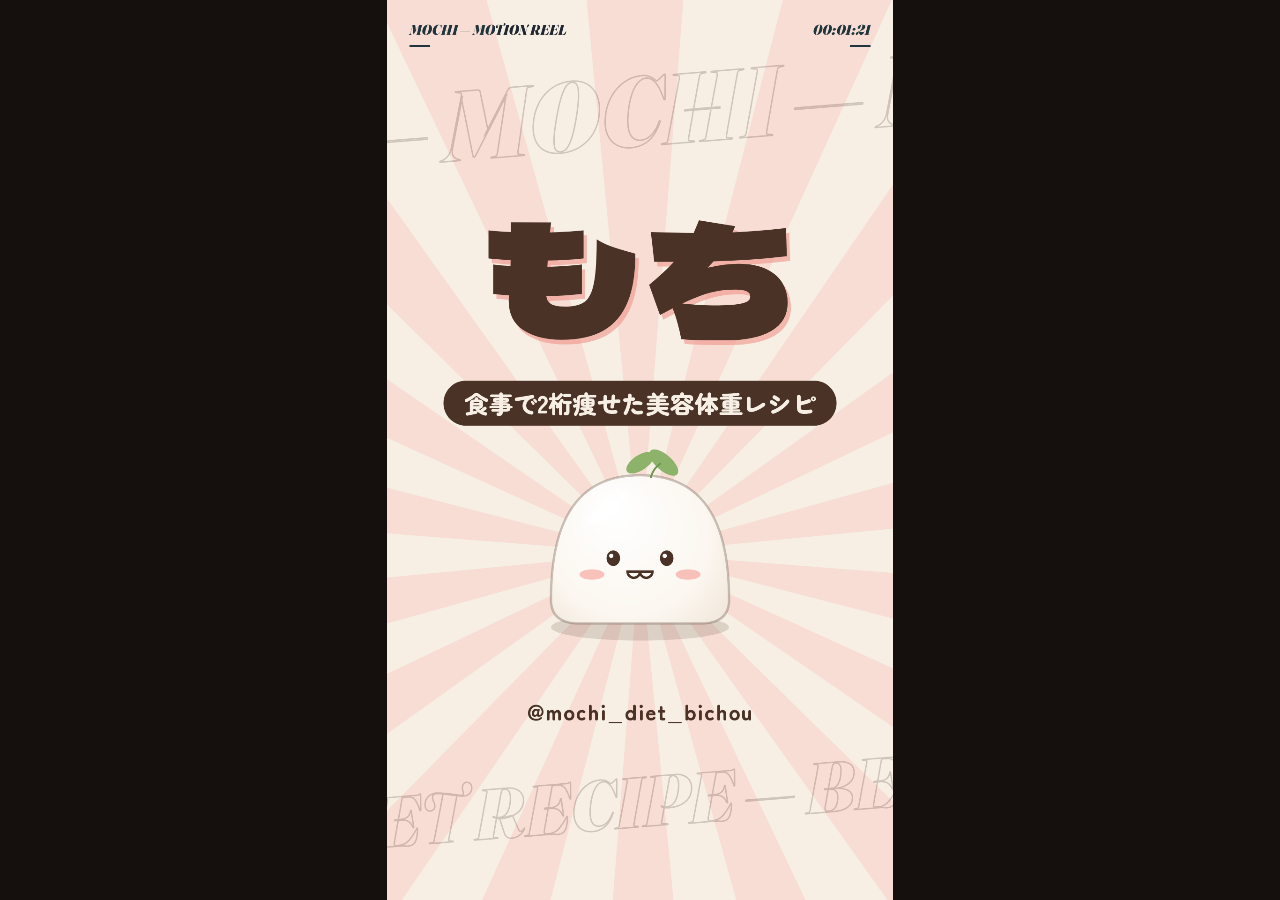
==== mochi-reel/index.html @ 72ed0412 "Add Mochi 15s motion reel: canvas animation, renderer, soft soundtrack Co-Authored-By: Claude Opus 5" ====
<!doctype html>
<html lang="ja">
<head>
<meta charset="utf-8">
<meta name="viewport" content="width=device-width,initial-scale=1">
<title>Mochi Motion Reel</title>
<style>
@font-face{font-family:'Dela Gothic One';src:url(fonts/DelaGothic.ttf)}
@font-face{font-family:'Zen Maru Gothic';font-weight:700;src:url(fonts/ZenMaru-700.ttf)}
@font-face{font-family:'Zen Maru Gothic';font-weight:900;src:url(fonts/ZenMaru-900.ttf)}
@font-face{font-family:'Fraunces';font-style:italic;font-weight:900;src:url(fonts/Fraunces-BI.ttf)}
html,body{margin:0;height:100%;background:#15100d;display:grid;place-items:center;overflow:hidden}
canvas{height:100vh;max-width:100vw;aspect-ratio:9/16;display:block}
</style>
</head>
<body>
<canvas id="c" width="1080" height="1920"></canvas>
<script>
/* =========================================================
   MOCHI — 15s motion reel. Deterministic: render(t) draws
   the frame at time t (seconds). Renderer samples several
   sub-frames per frame for true shutter motion blur.
   ========================================================= */
const W = 1080, H = 1920, DUR = 15, PI = Math.PI, TAU = PI * 2;
const OUT = document.getElementById('c');
const SCR = document.createElement('canvas'); SCR.width = W; SCR.height = H;
let ctx = SCR.getContext('2d');

const COL = {
  cream: '#F7EFE4', mocha: '#4A3326', dark: '#2B1E17', pink: '#F4B6B0', pinkD: '#EE8C84',
  sage: '#9DB58A', yolk: '#F6B026', tomato: '#E5503A', ig: '#4F5BD5', white: '#FFFDF9'
};
const JP = "'Zen Maru Gothic'", DELA = "'Dela Gothic One'", SERIF = "'Fraunces'";

/* ---------- math ---------- */
const cl = (x, a = 0, b = 1) => Math.max(a, Math.min(b, x));
const P = (t, a, b) => cl((t - a) / (b - a));
const lerp = (a, b, k) => a + (b - a) * k;
const mod = (a, n) => ((a % n) + n) % n;
const hs = i => { const x = Math.sin(i * 127.1 + 311.7) * 43758.5453; return x - Math.floor(x); };
const E = {
  inC: k => k * k * k,
  outC: k => 1 - Math.pow(1 - k, 3),
  ioC: k => k < .5 ? 4 * k * k * k : 1 - Math.pow(-2 * k + 2, 3) / 2,
  outQ: k => 1 - Math.pow(1 - k, 5),
  outBack: (k, s = 1.70158) => k <= 0 ? 0 : 1 + (s + 1) * Math.pow(k - 1, 3) + s * Math.pow(k - 1, 2),
  outExpo: k => k >= 1 ? 1 : 1 - Math.pow(2, -10 * k),
  inExpo: k => k <= 0 ? 0 : Math.pow(2, 10 * k - 10),
  ioExpo: k => k <= 0 ? 0 : k >= 1 ? 1 : k < .5 ? Math.pow(2, 20 * k - 10) / 2 : (2 - Math.pow(2, -20 * k + 10)) / 2,
};
// decaying oscillation that starts at `amp` (for squash / punch)
const osc = (t, f, d) => t < 0 ? 0 : Math.exp(-d * t) * Math.cos(TAU * f * t);

/* ---------- primitives ---------- */
function bg(c) { ctx.fillStyle = c; ctx.fillRect(-50, -50, W + 100, H + 100); }
function circ(x, y, r) { ctx.beginPath(); ctx.arc(x, y, Math.max(0, r), 0, TAU); }
function ell(x, y, rx, ry, rot = 0) { ctx.beginPath(); ctx.ellipse(x, y, Math.max(0, rx), Math.max(0, ry), rot, 0, TAU); }
function rr(x, y, w, h, r) { ctx.beginPath(); ctx.roundRect(x, y, w, h, r); }
function star4(x, y, r, rot) {
  ctx.save(); ctx.translate(x, y); ctx.rotate(rot); ctx.beginPath();
  for (let i = 0; i < 4; i++) {
    const a = i * PI / 2, b = a + PI / 4;
    ctx.lineTo(Math.cos(a) * r, Math.sin(a) * r);
    ctx.lineTo(Math.cos(b) * r * .26, Math.sin(b) * r * .26);
  }
  ctx.closePath(); ctx.fill(); ctx.restore();
}
function heart(x, y, s, rot = 0) {
  ctx.save(); ctx.translate(x, y); ctx.rotate(rot); ctx.scale(s / 100, s / 100); ctx.beginPath();
  ctx.moveTo(0, 32); ctx.bezierCurveTo(-58, -4, -38, -58, 0, -26); ctx.bezierCurveTo(38, -58, 58, -4, 0, 32);
  ctx.fill(); ctx.restore();
}

/* ---------- type ---------- */
function txt(s, x, y, size, { font = DELA, weight = '', italic = '', color = '#fff', align = 'center', stroke = null, sw = 0, alpha = 1, ls = 0 } = {}) {
  ctx.save(); ctx.globalAlpha *= alpha;
  ctx.font = `${italic} ${weight} ${size}px ${font}`; ctx.textAlign = align; ctx.textBaseline = 'middle';
  ctx.letterSpacing = ls + 'px';
  if (stroke) { ctx.lineJoin = 'round'; ctx.lineWidth = sw; ctx.strokeStyle = stroke; ctx.strokeText(s, x, y); }
  ctx.fillStyle = color; ctx.fillText(s, x, y); ctx.restore();
}
// per-character kinetic type
function kin(str, x, y, t, o = {}) {
  if (t <= 0) return;
  const { size = 100, font = DELA, weight = '', italic = '', color = '#fff', stroke = null, sw = 0,
    st = .035, dur = .3, mode = 'pop', ls = 0, maxW = 0, shadow = null, alpha = 1 } = o;
  ctx.save(); ctx.globalAlpha *= alpha;
  ctx.font = `${italic} ${weight} ${size}px ${font}`;
  const ch = [...str], ws = ch.map(c => ctx.measureText(c).width);
  const tot = ws.reduce((a, b) => a + b, 0) + ls * (ch.length - 1);
  const sc = maxW && tot > maxW ? maxW / tot : 1;
  ctx.translate(x, y); ctx.scale(sc, sc);
  ctx.textAlign = 'center'; ctx.textBaseline = 'middle'; ctx.lineJoin = 'round';
  let cx = -tot / 2;
  ch.forEach((c, i) => {
    const k = P(t, i * st, i * st + dur);
    if (k > 0) {
      ctx.save(); ctx.translate(cx + ws[i] / 2, 0);
      if (mode === 'pop') {
        const s = E.outBack(k, 2.6);
        ctx.translate(0, (1 - E.outC(k)) * size * .55);
        ctx.rotate((1 - E.outC(k)) * (hs(i * 7 + ch.length) - .5) * 1.4);
        ctx.scale(s, s);
      } else if (mode === 'drop') {
        ctx.translate(0, -(1 - E.outBack(k, 2.2)) * size * 1.6);
        ctx.rotate((1 - E.outC(k)) * (hs(i + 3) - .5) * .8);
        ctx.globalAlpha *= cl(k * 5);
      } else if (mode === 'slide') {
        ctx.translate(0, (1 - E.outQ(k)) * size * .9);
        ctx.globalAlpha *= cl(k * 3);
      }
      if (shadow) { ctx.fillStyle = shadow; ctx.fillText(c, 7, 10); }
      if (stroke) { ctx.lineWidth = sw; ctx.strokeStyle = stroke; ctx.strokeText(c, 0, 0); }
      ctx.fillStyle = color; ctx.fillText(c, 0, 0);
      ctx.restore();
    }
    cx += ws[i] + ls;
  });
  ctx.restore();
}
function pill(x, y, str, k, { size = 50, bg: b = '#fff', fg = COL.mocha, padX = 44, h = 0, weight = 900 } = {}) {
  if (k <= 0) return;
  ctx.save(); ctx.font = `${weight} ${size}px ${JP}`;
  const w = ctx.measureText(str).width + padX * 2, hh = h || size * 1.85;
  ctx.translate(x, y); const s = E.outBack(k, 2.2); ctx.scale(s, s);
  ctx.fillStyle = b; rr(-w / 2, -hh / 2, w, hh, hh / 2); ctx.fill();
  ctx.fillStyle = fg; ctx.textAlign = 'center'; ctx.textBaseline = 'middle'; ctx.fillText(str, 0, size * .04);
  ctx.restore();
}
function marquee(str, y, size, speed, t, { fill = null, stroke = null, sw = 3, alpha = 1, rot = 0, font = null } = {}) {
  if (alpha <= 0) return;
  ctx.save(); ctx.globalAlpha *= alpha; ctx.translate(W / 2, y); ctx.rotate(rot);
  ctx.font = font || `italic 900 ${size}px ${SERIF}`; ctx.textBaseline = 'middle'; ctx.textAlign = 'left';
  const w = ctx.measureText(str).width, off = mod(t * speed, w);
  for (let x = -W - off; x < W; x += w) {
    if (stroke) { ctx.lineWidth = sw; ctx.strokeStyle = stroke; ctx.strokeText(str, x, 0); }
    if (fill) { ctx.fillStyle = fill; ctx.fillText(str, x, 0); }
  }
  ctx.restore();
}
function ringText(str, r, size, col) {
  ctx.font = `italic 900 ${size}px ${SERIF}`; ctx.fillStyle = col; ctx.textAlign = 'center'; ctx.textBaseline = 'middle';
  const ch = [...str];
  ch.forEach((c, i) => { ctx.save(); ctx.rotate(i / ch.length * TAU); ctx.translate(0, -r); ctx.fillText(c, 0, 0); ctx.restore(); });
}

/* ---------- the mascot: MOCHI ---------- */
function mochi(cx, by, w, h, { face = 0, blink = 0, mood = 'calm', surprise = 0, leaf = 0, t = 0 } = {}) {
  ctx.save();
  // ground shadow
  ctx.fillStyle = 'rgba(74,51,38,.16)'; ell(cx, by + 8, w * .5, w * .075); ctx.fill();
  // body
  ctx.beginPath();
  ctx.moveTo(cx - w / 2, by - h * .16);
  ctx.bezierCurveTo(cx - w / 2, by - h * .78, cx - w * .3, by - h, cx, by - h);
  ctx.bezierCurveTo(cx + w * .3, by - h, cx + w / 2, by - h * .78, cx + w / 2, by - h * .16);
  ctx.quadraticCurveTo(cx + w / 2, by, cx + w * .34, by);
  ctx.lineTo(cx - w * .34, by);
  ctx.quadraticCurveTo(cx - w / 2, by, cx - w / 2, by - h * .16);
  ctx.closePath();
  const g = ctx.createRadialGradient(cx - w * .16, by - h * .78, w * .04, cx, by - h * .45, Math.max(w, h) * .8);
  g.addColorStop(0, '#FFFFFF'); g.addColorStop(.55, '#FCF7F0'); g.addColorStop(1, '#E9DCCB');
  ctx.fillStyle = g; ctx.fill();
  ctx.lineWidth = 5; ctx.strokeStyle = 'rgba(74,51,38,.28)'; ctx.stroke();
  // glossy highlight
  ctx.fillStyle = 'rgba(255,255,255,.95)'; ell(cx - w * .22, by - h * .74, w * .085, h * .045, -.6); ctx.fill();
  ctx.fillStyle = 'rgba(255,255,255,.8)'; circ(cx - w * .1, by - h * .86, w * .02); ctx.fill();
  // leaf
  if (leaf > 0) {
    ctx.save(); ctx.translate(cx + w * .06, by - h + 6); ctx.rotate(Math.sin(t * 5) * .15); ctx.scale(leaf, leaf);
    ctx.fillStyle = '#8DB36A';
    ell(-26, -30, 34, 16, -.7); ctx.fill(); ell(24, -36, 38, 17, .6); ctx.fill();
    ctx.strokeStyle = '#6E9650'; ctx.lineWidth = 4; ctx.beginPath(); ctx.moveTo(0, 0); ctx.quadraticCurveTo(2, -20, 18, -34); ctx.stroke();
    ctx.restore();
  }
  // face
  if (face > 0) {
    const ex = w * .15, ey = by - h * .44, er = Math.min(w, h * 1.2) * .038 * face;
    ctx.fillStyle = COL.mocha; ctx.strokeStyle = COL.mocha; ctx.lineCap = 'round';
    for (const s of [-1, 1]) {
      if (mood === 'happy') {
        ctx.lineWidth = er * .8; ctx.beginPath(); ctx.arc(cx + s * ex, ey + er * .5, er * 1.1, PI * 1.15, PI * 1.85); ctx.stroke();
      } else {
        const sy = Math.max(.08, 1 - blink) * (1 + surprise * .4);
        ell(cx + s * ex, ey, er * (1 + surprise * .3), er * 1.15 * sy); ctx.fill();
        ctx.fillStyle = '#fff'; circ(cx + s * ex - er * .3, ey - er * .35 * sy, er * .32 * sy); ctx.fill(); ctx.fillStyle = COL.mocha;
      }
    }
    // blush
    ctx.fillStyle = `rgba(244,150,140,${.55 * face})`;
    ell(cx - w * .27, by - h * .33, w * .07, h * .035); ctx.fill(); ell(cx + w * .27, by - h * .33, w * .07, h * .035); ctx.fill();
    // mouth
    ctx.lineWidth = Math.max(3, w * .014); ctx.beginPath();
    const my = by - h * .35, mw = w * .035;
    if (surprise > .3) { ell(cx, my + mw * .4, mw * .8, mw * 1.1); ctx.fill(); }
    else if (mood === 'happy') { ctx.moveTo(cx - mw * 1.4, my - mw * .3); ctx.quadraticCurveTo(cx, my + mw * 2.4, cx + mw * 1.4, my - mw * .3); ctx.closePath(); ctx.fillStyle = '#C8584F'; ctx.fill(); }
    else { ctx.arc(cx - mw, my, mw, 0, PI); ctx.arc(cx + mw, my, mw, 0, PI); ctx.stroke(); }
  }
  ctx.restore();
}

/* ---------- food illustrations (top view) ---------- */
function lemonSlice(x, y, r, rot) {
  ctx.save(); ctx.translate(x, y); ctx.rotate(rot);
  circ(0, 0, r); ctx.fillStyle = '#F2C318'; ctx.fill();
  circ(0, 0, r * .9); ctx.fillStyle = '#FFF7D1'; ctx.fill();
  ctx.fillStyle = '#FFE15A';
  for (let s = 0; s < 9; s++) { const a = s / 9 * TAU; ctx.beginPath(); ctx.moveTo(0, 0); ctx.arc(0, 0, r * .8, a + .09, a + TAU / 9 - .09); ctx.closePath(); ctx.fill(); }
  circ(0, 0, r * .1); ctx.fillStyle = '#FFF7D1'; ctx.fill();
  ctx.restore();
}
function tomato(x, y, r) {
  const g = ctx.createRadialGradient(x - r * .3, y - r * .3, r * .1, x, y, r);
  g.addColorStop(0, '#FF7A5C'); g.addColorStop(1, '#C82E1F');
  circ(x, y, r); ctx.fillStyle = g; ctx.fill();
  ctx.fillStyle = 'rgba(255,255,255,.55)'; ell(x - r * .38, y - r * .38, r * .22, r * .12, -.7); ctx.fill();
  ctx.fillStyle = '#4E8B3A'; star4(x + r * .1, y + r * .05, r * .38, .4);
}
function yolk(x, y, r) {
  const g = ctx.createRadialGradient(x - r * .3, y - r * .35, r * .1, x, y, r);
  g.addColorStop(0, '#FFD066'); g.addColorStop(.7, '#F6A11B'); g.addColorStop(1, '#E08A0C');
  circ(x, y, r); ctx.fillStyle = g; ctx.fill();
  ctx.fillStyle = 'rgba(255,255,255,.7)'; ell(x - r * .35, y - r * .4, r * .25, r * .13, -.6); ctx.fill();
}
function noodles(R, col, n, lw, seed, amp = 16) {
  ctx.strokeStyle = col; ctx.lineWidth = lw; ctx.lineCap = 'round';
  for (let j = 0; j < n; j++) {
    const y0 = -R + (j + .5) * 2 * R / n; ctx.beginPath();
    for (let x = -R; x <= R; x += 16) { const y = y0 + Math.sin(x * .024 + j * 1.7 + seed) * amp; x === -R ? ctx.moveTo(x, y) : ctx.lineTo(x, y); }
    ctx.stroke();
  }
}
function dots(n, R, cols, rmin, rmax, seed, k, cx = 0, cy = 0, spread = 1) {
  for (let j = 0; j < n; j++) {
    const kk = E.outBack(cl(k * 1.6 - hs(seed + j) * .6), 2);
    if (kk <= 0) continue;
    const a = hs(seed + j * 3) * TAU, d = Math.sqrt(hs(seed + j * 5)) * R * spread;
    ctx.fillStyle = cols[j % cols.length];
    circ(cx + Math.cos(a) * d, cy + Math.sin(a) * d, lerp(rmin, rmax, hs(seed + j * 11)) * kk); ctx.fill();
  }
}
function toppings(kind, R, u) {
  const k = P(u, .04, .34), pop = j => E.outBack(P(u, .04 + j * .025, .22 + j * .025), 2.2);
  if (kind === 'lemon') {
    noodles(R, '#F4E9C6', 7, 30, 1, 10);
    for (let j = 0; j < 7; j++) { const a = j / 7 * TAU; lemonSlice(Math.cos(a) * R * .56, Math.sin(a) * R * .56, R * .3 * pop(j), a + u * 2); }
    lemonSlice(0, 0, R * .3 * pop(7), -u * 2);
    dots(40, R * .9, ['#7DB55A', '#A6D27E', '#EAF5D8'], 6, 13, 40, P(u, .15, .4));
  } else if (kind === 'tomato') {
    dots(9, R * .7, ['#3F8A3A', '#58A147'], 30, 46, 7, k);
    for (let j = 0; j < 6; j++) { const a = j / 6 * TAU + .3; tomato(Math.cos(a) * R * .55, Math.sin(a) * R * .55, R * .2 * pop(j)); }
    ctx.fillStyle = '#FFF3C4';
    for (let j = 0; j < 5; j++) { const a = j / 5 * TAU + 1; const s = pop(j + 4); ell(Math.cos(a) * R * .2, Math.sin(a) * R * .2, R * .2 * s, R * .13 * s, a); ctx.fill(); }
    tomato(0, 0, R * .22 * pop(9));
  } else if (kind === 'ribbon') {
    ctx.save(); ctx.rotate(.5);
    const cs = ['#7FB04F', '#D8E9B8', '#FFFFFF', '#9BC76A'];
    for (let j = 0; j < 12; j++) {
      const kk = P(u, .03 + j * .015, .2 + j * .015); if (kk <= 0) continue;
      ctx.strokeStyle = cs[j % 4]; ctx.lineWidth = 24; ctx.lineCap = 'round'; ctx.beginPath();
      const y0 = -R + (j + .5) * 2 * R / 12;
      for (let x = -R; x <= -R + 2 * R * E.outC(kk); x += 14) { const y = y0 + Math.sin(x * .03 + j) * 22; x === -R ? ctx.moveTo(x, y) : ctx.lineTo(x, y); }
      ctx.stroke();
    }
    ctx.restore();
    dots(14, R * .8, ['#E8C98A', '#DDB673'], 16, 22, 21, P(u, .18, .4));
    ctx.fillStyle = '#E2472F';
    for (let j = 0; j < 10; j++) { const s = pop(j + 3); const a = hs(j + 50) * TAU, d = hs(j + 60) * R * .8; ctx.save(); ctx.translate(Math.cos(a) * d, Math.sin(a) * d); ctx.rotate(a); ctx.scale(s, s); rr(-14, -14, 28, 28, 6); ctx.fill(); ctx.restore(); }
  } else if (kind === 'soba') {
    noodles(R, '#8C6F5A', 16, 11, 2, 18);
    noodles(R, '#A2826B', 16, 5, 4, 14);
    ctx.fillStyle = '#F4EEDD'; circ(0, 0, R * .5 * E.outC(k)); ctx.fill();
    dots(30, R * .42, ['#6FA24A', '#8DC063', '#4E8636'], 8, 16, 90, P(u, .1, .3), R * .05, -R * .1);
    dots(12, R * .35, ['#9B6A3A', '#B67E45'], 12, 18, 120, P(u, .12, .32), -R * .1, R * .15);
    yolk(0, 0, R * .2 * E.outBack(P(u, .2, .32), 3));
  } else if (kind === 'kong') {
    noodles(R, '#8E8378', 18, 10, 5, 14);
    ctx.fillStyle = 'rgba(239,219,187,.85)'; circ(0, 0, R); ctx.fill();
    ctx.strokeStyle = '#6DA24C'; ctx.lineWidth = 12; ctx.lineCap = 'round';
    for (let j = 0; j < 14; j++) { const s = pop(j); const a = -1 + j * .12; ctx.beginPath(); ctx.moveTo(Math.cos(a) * R * .1, Math.sin(a) * R * .1 - R * .3); ctx.lineTo(Math.cos(a) * R * .8 * s, Math.sin(a) * R * .8 * s - R * .3); ctx.stroke(); }
    dots(40, R * .9, ['#F7F1E6', '#3A2A20'], 3, 6, 150, P(u, .15, .35));
    yolk(-R * .12, R * .18, R * .19 * E.outBack(P(u, .2, .32), 3));
  } else if (kind === 'choco') {
    for (let j = 0; j < 46; j++) {
      const d0 = hs(j + 200) * .18, kk = P(u, .02 + d0, .2 + d0); if (kk <= 0) continue;
      const a = hs(j + 210) * TAU, d = Math.sqrt(hs(j + 220)) * R * .85;
      const x = Math.cos(a) * d, y = Math.sin(a) * d - (1 - E.outC(kk)) * 900;
      ctx.save(); ctx.translate(x, y); ctx.rotate(hs(j) * 6 + (1 - kk) * 4);
      ctx.fillStyle = j % 3 ? '#4A2C1C' : '#6B4029'; ctx.beginPath();
      for (let v = 0; v < 6; v++) { const va = v / 6 * TAU, vr = 22 + hs(j * 9 + v) * 20; ctx.lineTo(Math.cos(va) * vr, Math.sin(va) * vr * .7); }
      ctx.closePath(); ctx.fill(); ctx.restore();
    }
  } else if (kind === 'nasu') {
    for (let j = 0; j < 7; j++) {
      const s = pop(j), a = j / 7 * TAU, x = j === 6 ? 0 : Math.cos(a) * R * .55, y = j === 6 ? 0 : Math.sin(a) * R * .55;
      circ(x, y, R * .24 * s); ctx.fillStyle = '#3E2446'; ctx.fill();
      circ(x, y, R * .19 * s); ctx.fillStyle = '#EAD6A6'; ctx.fill();
      ctx.fillStyle = 'rgba(200,65,46,.75)'; ell(x + 8, y - 6, R * .12 * s, R * .08 * s, a); ctx.fill();
    }
    dots(50, R * .95, ['#4F8C3A', '#6DAA4E'], 4, 8, 300, P(u, .18, .4));
  }
}
const REC = [
  { bg: '#FFD95A', soup: '#FFF1C9', top: 'ねぎ塩', name: '豚レモン鍋', badge: ['10', '分'], kind: 'lemon' },
  { bg: '#E5503A', soup: '#F6B18F', top: '−19KG痩せた', name: 'トマチー鍋', badge: ['10', '分'], kind: 'tomato' },
  { bg: '#A6C47D', soup: '#EEF3E2', top: '脂肪ドバドバ', name: 'リボンサラダ', badge: ['8', '分'], kind: 'ribbon' },
  { bg: '#E9CFA9', soup: '#EADBC2', top: '腸内もスッキリ整う', name: '梅とろろ蕎麦', badge: null, kind: 'soba' },
  { bg: '#F2B8A8', soup: '#EAD5B2', top: '韓国の夏大バズり', name: 'コングクス', badge: ['10', '分'], kind: 'kong' },
  { bg: '#5E3B28', soup: '#F4EADD', top: '極上の', name: 'チョコフレーク', badge: ['5', '分'], kind: 'choco' },
  { bg: '#5A3A6B', soup: '#C9412E', top: 'とろっとろが癖になる', name: 'ナスビアータ', badge: ['3', '品'], kind: 'nasu' },
];
function bowl(cx, cy, r, d, u) {
  if (r <= 1) return;
  ctx.save();
  ctx.fillStyle = 'rgba(40,20,10,.22)'; circ(cx + r * .05, cy + r * .1, r * 1.02); ctx.fill();
  const g = ctx.createRadialGradient(cx - r * .4, cy - r * .4, r * .1, cx, cy, r);
  g.addColorStop(0, '#FFFFFF'); g.addColorStop(1, '#E8E0D4');
  circ(cx, cy, r); ctx.fillStyle = g; ctx.fill();
  const R = r * .86;
  circ(cx, cy, R + 6); ctx.fillStyle = '#D8CEC0'; ctx.fill();
  circ(cx, cy, R); ctx.fillStyle = d.soup; ctx.fill();
  ctx.save(); circ(cx, cy, R); ctx.clip(); ctx.translate(cx, cy); ctx.rotate(u * .5); ctx.scale(r / 370, r / 370);
  toppings(d.kind, 370 * .86, u); ctx.restore();
  // rim gloss
  ctx.strokeStyle = 'rgba(255,255,255,.9)'; ctx.lineWidth = r * .03; ctx.lineCap = 'round';
  ctx.beginPath(); ctx.arc(cx, cy, r * .93, PI * 1.05, PI * 1.45); ctx.stroke();
  ctx.restore();
}
function badge(x, y, k, b, u) {
  if (!b || k <= 0) return;
  ctx.save(); ctx.translate(x, y); ctx.scale(E.outBack(k, 2.4), E.outBack(k, 2.4)); ctx.rotate((1 - E.outC(k)) * -2);
  circ(0, 0, 118); ctx.fillStyle = 'rgba(95,78,68,.62)'; ctx.fill();
  ctx.save(); ctx.rotate(u * 1.5); ctx.setLineDash([3, 15]); ctx.lineCap = 'round'; ctx.lineWidth = 7; ctx.strokeStyle = 'rgba(255,255,255,.9)'; circ(0, 0, 104); ctx.stroke(); ctx.restore();
  const big = b[0].length > 1 ? 118 : 138;
  txt(b[0], b[0].length > 1 ? -18 : -10, -6, big, { font: DELA, color: '#fff' });
  txt(b[1], b[0].length > 1 ? 58 : 48, 44, 54, { font: JP, weight: 900, color: '#fff' });
  ctx.restore();
}

/* =========================================================
   SHOTS
   ========================================================= */
function blinkAt(u, times) { let b = 0; for (const t0 of times) { const k = (u - t0) / .14; if (k > 0 && k < 1) b = Math.max(b, Math.sin(k * PI)); } return b; }

// 0 — INTRO: mochi drops, squashes, says hi
function sIntro(u) {
  bg('#F7EFE4');
  const rk = E.outExpo(P(u, .5, 1.3));
  if (rk > 0) {
    ctx.save(); ctx.translate(540, 1180); ctx.rotate(u * .25); ctx.fillStyle = 'rgba(244,182,176,.32)';
    for (let i = 0; i < 18; i++) { const a = i / 18 * TAU; ctx.beginPath(); ctx.moveTo(0, 0); ctx.arc(0, 0, 1700 * rk, a, a + PI / 18); ctx.closePath(); ctx.fill(); }
    ctx.restore();
  }
  const ma = E.outC(P(u, .45, 1.1));
  marquee('MOCHI — MOCHI — ', 250, 210, 160, u, { stroke: COL.mocha, sw: 3, alpha: .22 * ma, rot: -.08 });
  marquee('DIET RECIPE — BEAUTY — ', 1720, 150, -200, u, { stroke: COL.mocha, sw: 3, alpha: .22 * ma, rot: -.08 });

  // title + subtitle (behind mascot)
  kin('もち', 540, 600, u - .62, { size: 330, mode: 'drop', color: COL.mocha, st: .09, dur: .5, shadow: 'rgba(238,140,132,.55)' });
  pill(540, 860, '食事で2桁痩せた美容体重レシピ', P(u, 1.0, 1.35), { size: 52, bg: COL.mocha, fg: COL.cream });
  txt('@mochi_diet_bichou', 540, 1520, 46, { font: JP, weight: 900, color: COL.mocha, alpha: P(u, 1.3, 1.6), ls: 2 });

  // mascot physics
  let by, w, h;
  if (u < .5) { const k = u / .5; by = lerp(-420, 1330, k * k); w = 380 * (1 - .14 * k); h = 320 * (1 + .32 * k); }
  else { const q = -.5 * osc(u - .5, 2.3, 4.6); by = 1330; h = 320 * (1 + q); w = 380 * (1 - q * .75); }
  h *= 1 + .02 * Math.sin(u * 7);
  const s = E.inExpo(P(u, 2.02, 2.5));
  h *= 1 + s * 10; w *= 1 + s * 3.8; by += s * 900;

  // impact ring + kinako splash
  const tau = u - .5;
  if (tau > 0 && tau < .7) {
    const k = P(tau, 0, .6); ctx.strokeStyle = `rgba(238,140,132,${1 - k})`; ctx.lineWidth = 16 * (1 - k) + 2;
    ell(540, 1336, E.outC(k) * 640, E.outC(k) * 150); ctx.stroke();
  }
  if (tau > 0 && tau < 1) {
    const pc = [COL.pink, COL.yolk, COL.sage, '#D9B98C'];
    for (let i = 0; i < 26; i++) {
      const a = -PI * (.08 + .84 * hs(i)), sp = 700 + 1000 * hs(i + 9);
      const x = 540 + Math.cos(a) * sp * tau, y = 1320 + Math.sin(a) * sp * tau + 2200 * tau * tau;
      ctx.fillStyle = pc[i % 4]; ctx.globalAlpha = 1 - tau; circ(x, y, (10 + 16 * hs(i + 3)) * (1 - tau * .6)); ctx.fill(); ctx.globalAlpha = 1;
    }
  }
  mochi(540, by, w, h, { face: E.outBack(P(u, .78, 1.02), 3), blink: blinkAt(u, [1.75]), surprise: s * 3, leaf: E.outBack(P(u, .9, 1.15), 3), t: u });
  // onomatopoeia
  ctx.save(); ctx.translate(835, 1010); ctx.rotate(.18);
  kin('ぽよん', 0, 0, u - .5, { size: 104, color: COL.pinkD, stroke: COL.mocha, sw: 14, st: .05, dur: .25, alpha: 1 - P(u, 1.35, 1.55) });
  ctx.restore();
}

// 1 — THE NUMBER: −19KG
function tape(y, rot, col, k, t, { text = null, speed = 200, ticks = false, dir = 1, fg = COL.dark } = {}) {
  if (k <= 0) return;
  ctx.save(); ctx.translate(540 + (1 - E.outQ(k)) * 1700 * dir, y); ctx.rotate(rot);
  ctx.fillStyle = col; ctx.fillRect(-1100, -62, 2200, 124);
  ctx.fillStyle = fg;
  if (ticks) {
    const sp = 26, off = t * speed, base = Math.floor(off / sp);
    ctx.font = `700 30px ${JP}`; ctx.textBaseline = 'middle'; ctx.textAlign = 'left';
    for (let i = -45; i < 45; i++) {
      const n = i + base, x = i * sp - mod(off, sp);
      const hh = n % 10 === 0 ? 62 : n % 5 === 0 ? 40 : 22;
      ctx.fillRect(x - 2, -62, 4, hh);
      if (mod(n, 10) === 0) ctx.fillText(String(mod(n, 200)), x + 8, 30);
    }
  }
  if (text) { ctx.restore(); marquee(text, 0, 0, speed, t, { fill: fg, font: `64px ${DELA}` }); ctx.save(); }
  ctx.restore();
}
function tapeText(y, rot, col, k, t, text, speed, dir, fg) {
  if (k <= 0) return;
  ctx.save(); ctx.translate((1 - E.outQ(k)) * 1700 * dir, 0);
  ctx.save(); ctx.translate(540, y); ctx.rotate(rot); ctx.fillStyle = col; ctx.fillRect(-1100, -62, 2200, 124); ctx.restore();
  marquee(text, y, 0, speed, t, { fill: fg, font: `60px ${DELA}`, rot });
  ctx.restore();
}
function roller(chars, x, y, size, col) {
  // chars: [{pos, alpha}] for odometer digits; strings drawn statically
  ctx.save(); ctx.font = `${size}px ${DELA}`; ctx.textAlign = 'center'; ctx.textBaseline = 'middle'; ctx.fillStyle = col;
  const lh = size * 1.05, dw = ctx.measureText('0').width * .92;
  const widths = chars.map(c => typeof c === 'string' ? ctx.measureText(c).width * .9 : dw);
  let cx = x - widths.reduce((a, b) => a + b, 0) / 2;
  chars.forEach((c, i) => {
    const mx = cx + widths[i] / 2;
    if (typeof c === 'string') ctx.fillText(c, mx, y);
    else {
      ctx.save(); ctx.beginPath(); ctx.rect(mx - dw, y - lh * .5, dw * 2, lh); ctx.clip(); ctx.globalAlpha *= c.alpha;
      const n = Math.floor(c.pos), f = c.pos - n;
      ctx.fillText(String(mod(n, 10)), mx, y - f * lh);
      ctx.fillText(String(mod(n + 1, 10)), mx, y + (1 - f) * lh);
      ctx.restore();
    }
    cx += widths[i];
  });
  ctx.restore();
}
function sScale(u) {
  bg(COL.dark);
  const gl = ctx.createRadialGradient(540, 1010, 50, 540, 1010, 900);
  gl.addColorStop(0, 'rgba(244,182,176,.22)'); gl.addColorStop(1, 'rgba(244,182,176,0)');
  ctx.fillStyle = gl; ctx.fillRect(0, 0, W, H);

  tapeText(300, .09, COL.pink, P(u, .02, .4), u, '食事だけで2桁痩せた ✦ ', -260, -1, COL.dark);
  tape(1760, -.11, '#F6C343', P(u, .12, .5), u, { ticks: true, speed: 320, dir: 1 });

  kin('＼ 運動なし・1年で ／', 540, 540, u - .12, { size: 66, font: JP, weight: 900, color: COL.cream, st: .025, dur: .25, mode: 'slide' });

  const v = 19 * E.outQ(P(u, .15, 1.28));
  const punch = u > 1.3 ? .3 * osc(u - 1.3, 2.2, 7) : 0;
  const dk = E.outBack(P(u, 0, .45), 1.5);
  ctx.save(); ctx.translate(540, 1010); ctx.scale(dk * (1 + punch * .3), dk * (1 + punch * .3));
  // dial
  const rot = -E.ioC(P(u, .1, 1.3)) * 2.6, R = 400;
  ctx.strokeStyle = COL.cream; ctx.lineWidth = 16; circ(0, 0, R); ctx.stroke();
  ctx.strokeStyle = 'rgba(247,239,228,.2)'; ctx.lineWidth = 3; circ(0, 0, R - 70); ctx.stroke();
  ctx.fillStyle = COL.cream;
  for (let i = 0; i < 90; i++) {
    const a = i / 90 * TAU + rot, big = i % 5 === 0, len = big ? 44 : 20;
    ctx.save(); ctx.rotate(a); ctx.globalAlpha = big ? 1 : .55; ctx.fillRect(-(big ? 4 : 2), -R + 18, big ? 8 : 4, len); ctx.restore();
  }
  // progress arc
  ctx.strokeStyle = COL.pinkD; ctx.lineWidth = 18; ctx.lineCap = 'round';
  ctx.beginPath(); ctx.arc(0, 0, R + 40, -PI / 2, -PI / 2 - v / 19 * PI * 1.6, true); ctx.stroke();
  // needle
  ctx.fillStyle = COL.yolk; ctx.beginPath(); ctx.moveTo(-22, -R - 70); ctx.lineTo(22, -R - 70); ctx.lineTo(0, -R + 6); ctx.closePath(); ctx.fill();
  // number
  const ones = v % 10 + Math.floor(v / 10) * 10, tensPos = Math.floor(v / 10) + Math.max(0, (v % 10) - 9);
  roller(['−', { pos: tensPos, alpha: cl(tensPos * 1.5) }, { pos: ones, alpha: 1 }], -60, 0, 270, COL.cream);
  txt('KG', 250, 50, 120, { font: SERIF, italic: 'italic', weight: 900, color: COL.yolk });
  ctx.restore();

  // punch fx
  if (u > 1.3) {
    const k = P(u, 1.3, 1.85);
    ctx.strokeStyle = `rgba(246,176,38,${1 - k})`; ctx.lineWidth = 20 * (1 - k); circ(540, 1010, 460 + E.outC(k) * 500); ctx.stroke();
    ctx.fillStyle = COL.yolk;
    for (let i = 0; i < 12; i++) { const a = i / 12 * TAU + .2, d = 470 + E.outC(k) * 260; ctx.globalAlpha = 1 - k; star4(540 + Math.cos(a) * d, 1010 + Math.sin(a) * d, 30 * (1 - k * .5), k * 3); }
    ctx.globalAlpha = 1;
    ctx.fillStyle = `rgba(255,250,240,${.55 * (1 - P(u, 1.3, 1.45))})`; ctx.fillRect(0, 0, W, H);
  }
  kin('産後−20kgしたリアルな習慣', 540, 1540, u - 1.35, { size: 56, font: JP, weight: 900, color: COL.cream, st: .018, dur: .22, mode: 'slide' });
}

// 2..8 — RECIPE RAPID-FIRE
function sRecipe(i, u) {
  const d = REC[i]; bg(d.bg);
  ctx.save(); ctx.globalAlpha = .1; ctx.fillStyle = '#fff'; ctx.translate(540, 960); ctx.rotate(-.5);
  for (let x = -1800; x < 1800; x += 170) ctx.fillRect(x + mod(u * 340, 170), -1700, 70, 3400);
  ctx.restore();
  const bk = E.outBack(P(u, 0, .26), 1.7);
  ctx.save(); ctx.translate(540, 1200); ctx.rotate(u * .9 + i); ctx.globalAlpha = .85 * P(u, .04, .18);
  ringText('MOCHI RECIPE • BEAUTY DIET • MOCHI RECIPE • BEAUTY DIET • ', 470, 40, 'rgba(255,255,255,.95)');
  ctx.restore();
  bowl(540, 1200, 370 * bk, d, u);
  kin('＼' + d.top + '／', 540, 555, u - .02, { size: 62, font: JP, weight: 900, color: '#fff', stroke: '#3A2A20', sw: 12, st: .012, dur: .18, maxW: 940, mode: 'slide' });
  kin(d.name, 540, 700, u - .05, { size: 156, color: '#fff', stroke: '#3A2A20', sw: 20, st: .03, dur: .22, maxW: 1000, shadow: 'rgba(0,0,0,.22)' });
  badge(190, 340, P(u, .06, .3), d.badge, u);
  // counter
  txt(`0${i + 1}`, 820, 330, 110, { font: SERIF, italic: 'italic', weight: 900, color: 'rgba(255,255,255,.9)' });
  txt('/07', 930, 355, 44, { font: SERIF, italic: 'italic', weight: 900, color: 'rgba(255,255,255,.7)' });
  for (let j = 0; j < 7; j++) { ctx.fillStyle = j <= i ? '#fff' : 'rgba(255,255,255,.3)'; rr(540 - 7 * 46 + j * 92 + 6, 1750, 80, 10, 5); ctx.fill(); }
}

// 9 — THE FEED: real posts + stats card
let TILES = [];
function sGrid(u) {
  bg(COL.cream);
  ctx.save(); ctx.translate(540, 960); ctx.rotate(-.16);
  const zs = lerp(1.4, 1.0, E.outQ(P(u, 0, 1.3))); ctx.scale(zs, zs);
  const tw = 300, th = 400, g = 18, step = th + g;
  for (let c = 0; c < 6; c++) {
    const x = (c - 2.5) * (tw + g), dir = c % 2 ? 1 : -1, scroll = dir * u * 300 + c * 140;
    for (let wr = Math.floor((-1500 - scroll) / step); wr <= Math.ceil((1500 - scroll) / step); wr++) {
      const y = wr * step + scroll, dly = hs(c * 13 + wr * 7 + 100) * .45, k = P(u, dly, dly + .38);
      if (k <= 0) continue;
      const img = TILES[mod(c * 5 + wr * 7, TILES.length)];
      ctx.save(); ctx.translate(x, y); const s = E.outBack(k, 1.6); ctx.scale(s, s); ctx.rotate((1 - E.outC(k)) * (hs(c + wr) - .5) * .8);
      ctx.fillStyle = 'rgba(74,51,38,.18)'; rr(-tw / 2 + 8, -th / 2 + 14, tw, th, 26); ctx.fill();
      rr(-tw / 2, -th / 2, tw, th, 26); ctx.save(); ctx.clip();
      if (img && img.complete) ctx.drawImage(img, -tw / 2, -th / 2, tw, th); else { ctx.fillStyle = '#ddd'; ctx.fill(); }
      ctx.restore(); ctx.restore();
    }
  }
  ctx.restore();
  // veil
  ctx.fillStyle = `rgba(247,239,228,${.62 * E.outC(P(u, .75, 1.05))})`; ctx.fillRect(0, 0, W, H);

  // title
  const tk = P(u, .1, .45);
  if (tk > 0) { ctx.save(); ctx.translate(540, 250); ctx.scale(E.outBack(tk, 2), E.outBack(tk, 2)); ctx.fillStyle = COL.mocha; rr(-420, -80, 840, 160, 80); ctx.fill(); ctx.restore(); }
  kin('リアルな毎日ごはん', 540, 252, u - .2, { size: 84, color: COL.cream, st: .03, dur: .25 });

  // stats card
  const ck = P(u, .8, 1.15);
  if (ck > 0) {
    ctx.save(); ctx.translate(540, 1000); const s = E.outBack(ck, 1.8); ctx.scale(s, s); ctx.rotate((1 - E.outC(ck)) * .2);
    ctx.fillStyle = 'rgba(74,51,38,.18)'; rr(-440 + 10, -300 + 20, 880, 620, 56); ctx.fill();
    ctx.fillStyle = '#FFFFFF'; rr(-440, -300, 880, 620, 56); ctx.fill();
    // avatar with IG ring
    const cg = ctx.createConicGradient(u * 2, -270, -110);
    cg.addColorStop(0, '#FEDA75'); cg.addColorStop(.3, '#FA7E1E'); cg.addColorStop(.55, '#D62976'); cg.addColorStop(.8, '#962FBF'); cg.addColorStop(1, '#FEDA75');
    ctx.lineWidth = 14; ctx.strokeStyle = cg; circ(-270, -110, 126); ctx.stroke();
    circ(-270, -110, 110); ctx.fillStyle = '#F4E6D8'; ctx.fill();
    ctx.save(); circ(-270, -110, 110); ctx.clip();
    mochi(-270, -30, 170, 140, { face: 1, blink: blinkAt(u, [1.9]), t: u, leaf: 1 });
    ctx.restore();
    pill(-270, 40, '−19KG', P(u, 1.15, 1.35), { size: 34, bg: COL.pinkD, fg: '#fff', padX: 24 });
    const posts = Math.round(69 * E.outQ(P(u, 1.0, 1.9)));
    const fol = (1.6 * E.outQ(P(u, 1.05, 2.0))).toFixed(1);
    txt(String(posts), -25, -130, 92, { font: DELA, color: COL.mocha });
    txt('投稿', -25, -48, 38, { font: JP, weight: 900, color: '#8A7768' });
    txt(fol + '万', 255, -130, 92, { font: DELA, color: COL.mocha });
    txt('フォロワー', 255, -48, 38, { font: JP, weight: 900, color: '#8A7768' });
    ctx.fillStyle = '#EFE6DC'; ctx.fillRect(-380, 105, 760, 4);
    txt('もち✭食事で2桁痩せた美容体重レシピ', 0, 165, 42, { font: JP, weight: 900, color: COL.mocha });
    txt('忙しいからパパッと栄養チャージ', 0, 235, 36, { font: JP, weight: 700, color: '#8A7768' });
    ctx.restore();
  }
  // floating hearts
  for (let i = 0; i < 14; i++) {
    const t0 = 1.3 + hs(i + 500) * .8, k = P(u, t0, t0 + 1.1); if (k <= 0 || k >= 1) continue;
    const x = 540 + (hs(i + 510) - .5) * 900 + Math.sin(k * 8 + i) * 40, y = 1340 - E.outC(k) * 900;
    ctx.globalAlpha = 1 - k; ctx.fillStyle = i % 3 ? COL.pinkD : '#E1306C';
    heart(x, y, 60 + hs(i + 520) * 50, (hs(i) - .5) * .6); ctx.globalAlpha = 1;
  }
}

// 10..12 — HABITS
function speedLines(cx, cy, u, col, n = 36, r0 = 330) {
  ctx.strokeStyle = col; ctx.lineCap = 'round';
  for (let i = 0; i < n; i++) {
    const a = i / n * TAU + hs(i) * .1, ph = mod(u * 3 + hs(i + 40), 1);
    const a1 = r0 + ph * 500, a2 = a1 + 80 + hs(i + 9) * 120;
    ctx.lineWidth = 6 + hs(i + 2) * 8; ctx.globalAlpha = 1 - ph;
    ctx.beginPath(); ctx.moveTo(cx + Math.cos(a) * a1, cy + Math.sin(a) * a1); ctx.lineTo(cx + Math.cos(a) * a2, cy + Math.sin(a) * a2); ctx.stroke();
  }
  ctx.globalAlpha = 1;
}
function sBusy(u) {
  bg('#9DB58A');
  speedLines(540, 1150, u, 'rgba(255,255,255,.7)');
  const k = E.outBack(P(u, 0, .25), 2);
  ctx.save(); ctx.translate(540, 1150); ctx.scale(k, k);
  circ(0, 0, 280); ctx.fillStyle = COL.cream; ctx.fill(); ctx.lineWidth = 22; ctx.strokeStyle = COL.mocha; ctx.stroke();
  for (let i = 0; i < 12; i++) { ctx.save(); ctx.rotate(i / 12 * TAU); ctx.fillStyle = COL.mocha; rr(-6, -250, 12, i % 3 ? 22 : 40, 6); ctx.fill(); ctx.restore(); }
  ctx.lineCap = 'round'; ctx.strokeStyle = COL.mocha;
  ctx.save(); ctx.rotate(u * 9); ctx.lineWidth = 20; ctx.beginPath(); ctx.moveTo(0, 0); ctx.lineTo(0, -140); ctx.stroke(); ctx.restore();
  ctx.save(); ctx.rotate(u * 38); ctx.lineWidth = 12; ctx.strokeStyle = COL.pinkD; ctx.beginPath(); ctx.moveTo(0, 0); ctx.lineTo(0, -210); ctx.stroke(); ctx.restore();
  circ(0, 0, 22); ctx.fillStyle = COL.mocha; ctx.fill();
  ctx.restore();
  kin('忙しいから', 540, 470, u - .02, { size: 96, font: JP, weight: 900, color: COL.mocha, st: .03, dur: .2, mode: 'slide' });
  kin('パパッと!', 540, 660, u - .08, { size: 190, color: '#fff', stroke: COL.mocha, sw: 22, st: .035, dur: .2, shadow: 'rgba(74,51,38,.3)' });
}
function sOne(u) {
  bg(COL.pink);
  ctx.save(); ctx.translate(430, 900); ctx.rotate(u * 1.2); ctx.setLineDash([4, 30]); ctx.lineCap = 'round'; ctx.lineWidth = 12; ctx.strokeStyle = '#fff';
  circ(0, 0, 400 * E.outBack(P(u, 0, .3), 2)); ctx.stroke(); ctx.restore();
  const k = E.outBack(P(u, 0, .22), 2.2);
  ctx.save(); ctx.translate(380, 930); ctx.scale(k, k); ctx.rotate((1 - k) * -.5);
  txt('1', 0, 0, 820, { font: SERIF, italic: 'italic', weight: 900, color: '#fff', stroke: COL.mocha, sw: 0 });
  ctx.restore();
  kin('品', 760, 860, u - .08, { size: 300, color: COL.mocha, dur: .22 });
  kin('でも', 770, 1090, u - .12, { size: 110, font: JP, weight: 900, color: COL.mocha, dur: .2 });
  kin('食べて整う', 540, 1500, u - .15, { size: 128, color: '#fff', stroke: COL.mocha, sw: 18, st: .03, dur: .2 });
}
function sBeauty(u) {
  bg('#FFF4E2');
  const k = E.outC(P(u, 0, .35));
  const gg = ctx.createRadialGradient(540, 960, 10, 540, 960, 900 * k + 1);
  gg.addColorStop(0, 'rgba(246,176,38,.35)'); gg.addColorStop(1, 'rgba(246,176,38,0)'); ctx.fillStyle = gg; ctx.fillRect(0, 0, W, H);
  ctx.save(); ctx.translate(540, 960); ctx.rotate(u * .4); ctx.fillStyle = 'rgba(244,182,176,.35)';
  for (let i = 0; i < 12; i++) { const a = i / 12 * TAU; ctx.beginPath(); ctx.moveTo(0, 0); ctx.arc(0, 0, 1600 * k, a, a + PI / 12); ctx.closePath(); ctx.fill(); }
  ctx.restore();
  // mirror
  const mk = E.outBack(P(u, 0, .3), 1.8);
  ctx.save(); ctx.translate(540, 960); ctx.scale(mk, mk);
  ell(0, 0, 330, 450); ctx.fillStyle = '#F6C343'; ctx.fill();
  ell(0, 0, 300, 420); const mg = ctx.createLinearGradient(-300, -420, 300, 420); mg.addColorStop(0, '#FFFFFF'); mg.addColorStop(1, '#F1E6DA'); ctx.fillStyle = mg; ctx.fill();
  ctx.save(); ell(0, 0, 300, 420); ctx.clip(); ctx.fillStyle = 'rgba(255,255,255,.9)'; ctx.rotate(-.6); ctx.fillRect(-400 + mod(u * 900, 1200) - 300, -600, 60, 1200); ctx.fillRect(-300 + mod(u * 900, 1200) - 300, -600, 24, 1200); ctx.restore();
  ctx.restore();
  kin('健康', 540, 800, u - .1, { size: 230, color: COL.mocha, st: .06, dur: .25 });
  kin('美人', 540, 1080, u - .2, { size: 230, color: COL.pinkD, stroke: COL.mocha, sw: 16, st: .06, dur: .25 });
  kin('中から綺麗になるダイエット', 540, 1560, u - .3, { size: 60, font: JP, weight: 900, color: COL.mocha, st: .02, dur: .2, mode: 'slide' });
  ctx.fillStyle = COL.yolk;
  for (let i = 0; i < 16; i++) {
    const t0 = .12 + hs(i + 700) * .6, kk = P(u, t0, t0 + .45); if (kk <= 0 || kk >= 1) continue;
    const a = hs(i + 710) * TAU, d = 380 + hs(i + 720) * 300;
    const sc = Math.sin(kk * PI);
    ctx.fillStyle = i % 2 ? COL.yolk : '#fff';
    star4(540 + Math.cos(a) * d, 960 + Math.sin(a) * d * 1.2, 55 * sc, kk * 2);
  }
}

// 13 — END CARD
function sEnd(u) {
  bg(COL.cream);
  const bk = E.outC(P(u, 0, .6));
  ctx.fillStyle = 'rgba(244,182,176,.55)'; circ(170 + Math.sin(u * 1.3) * 30, 380, 330 * bk); ctx.fill();
  ctx.fillStyle = 'rgba(157,181,138,.45)'; circ(950, 1380 + Math.cos(u * 1.1) * 30, 360 * bk); ctx.fill();
  ctx.fillStyle = 'rgba(246,195,67,.35)'; circ(960, 330, 150 * bk); ctx.fill();
  marquee('MOCHI — DIET — RECIPE — BEAUTY — ', 1830, 70, 120, u, { fill: 'rgba(74,51,38,.8)' });

  kin('もち', 540, 300, u - .12, { size: 260, mode: 'drop', color: COL.mocha, st: .08, dur: .45, shadow: 'rgba(238,140,132,.55)' });
  kin('食事で2桁痩せた美容体重レシピ', 540, 500, u - .35, { size: 54, font: JP, weight: 900, color: COL.mocha, st: .015, dur: .2, mode: 'slide' });

  // mascot
  const tapT = 1.55;
  const ink = P(u, .05, .55);
  let by = 1100 + (1 - E.outBack(ink, 1.4)) * 1100, w = 440, h = 360;
  const sq = -.25 * osc(u - .55, 2.4, 5);
  if (u > .55) { h *= 1 + sq; w *= 1 - sq * .7; }
  const j = P(u, tapT, tapT + .42);
  if (j > 0 && j < 1) by -= Math.sin(j * PI) * 170;
  if (u > tapT + .42) { const q = -.22 * osc(u - tapT - .42, 2.4, 6); h *= 1 + q; w *= 1 - q * .7; }
  mochi(540, by, w, h, { face: 1, blink: blinkAt(u, [1.1]), mood: u > tapT ? 'happy' : 'calm', leaf: 1, t: u });

  pill(540, 1240, 'ダイエット中も大満足レシピ', P(u, .55, .85), { size: 50, bg: COL.pinkD, fg: '#fff' });
  // handle
  const hk = P(u, .7, 1.0);
  if (hk > 0) {
    ctx.save(); ctx.translate(540, 1395); const s = E.outBack(hk, 2); ctx.scale(s, s);
    ctx.font = `900 50px ${JP}`; const tw = ctx.measureText('mochi_diet_bichou').width;
    const pw = tw + 150; ctx.fillStyle = '#fff'; rr(-pw / 2, -52, pw, 104, 52); ctx.fill();
    const ix = -pw / 2 + 62; ctx.strokeStyle = '#D62976'; ctx.lineWidth = 6; rr(ix - 22, -22, 44, 44, 13); ctx.stroke(); circ(ix, 0, 10); ctx.stroke(); ctx.fillStyle = '#D62976'; circ(ix + 12, -12, 3.5); ctx.fill();
    ctx.fillStyle = COL.mocha; ctx.textAlign = 'left'; ctx.textBaseline = 'middle'; ctx.fillText('mochi_diet_bichou', ix + 42, 3);
    ctx.restore();
  }
  // follow button
  const fk = P(u, .85, 1.15);
  if (fk > 0) {
    const tapped = u > tapT, press = u > tapT - .05 && u < tapT + .12 ? .92 : 1;
    ctx.save(); ctx.translate(540, 1570); const s = E.outBack(fk, 2) * press * (tapped ? 1 + .08 * osc(u - tapT - .12, 3, 8) : 1); ctx.scale(s, s);
    ctx.fillStyle = 'rgba(74,51,38,.15)'; rr(-280, -64, 560, 140, 40); ctx.fill();
    ctx.fillStyle = tapped ? '#EFEAE4' : COL.ig; rr(-280, -72, 560, 140, 40); ctx.fill();
    txt(tapped ? 'フォロー中 ✓' : 'フォロー', 0, 0, 60, { font: JP, weight: 900, color: tapped ? COL.mocha : '#fff' });
    ctx.restore();
    if (tapped) {
      const rk = P(u, tapT, tapT + .5); ctx.strokeStyle = `rgba(79,91,213,${1 - rk})`; ctx.lineWidth = 10 * (1 - rk) + 1; rr(540 - 280 - rk * 90, 1570 - 72 - rk * 60, 560 + rk * 180, 140 + rk * 120, 40 + rk * 40); ctx.stroke();
    }
  }
  // finger tap indicator
  const ck = P(u, 1.15, tapT);
  if (ck > 0 && u < tapT + .45) {
    const cx = lerp(900, 640, E.ioC(ck)), cy = lerp(1900, 1600, E.ioC(ck));
    const pr = u > tapT - .05 && u < tapT + .15 ? .8 : 1;
    ctx.globalAlpha = 1 - P(u, tapT + .25, tapT + .45);
    ctx.fillStyle = 'rgba(255,255,255,.9)'; ctx.strokeStyle = 'rgba(74,51,38,.35)'; ctx.lineWidth = 5;
    circ(cx, cy, 52 * pr); ctx.fill(); ctx.stroke(); ctx.globalAlpha = 1;
  }
  // confetti
  if (u > tapT) {
    const tt = u - tapT, cs = [COL.pinkD, COL.yolk, COL.sage, COL.ig, '#fff', '#E1306C'];
    for (let i = 0; i < 60; i++) {
      const a = -PI / 2 + (hs(i + 900) - .5) * 2.6, sp = 900 + hs(i + 910) * 1300;
      const x = 540 + Math.cos(a) * sp * tt, y = 1560 + Math.sin(a) * sp * tt + 1900 * tt * tt;
      ctx.save(); ctx.translate(x, y); ctx.rotate(tt * (6 + hs(i) * 10)); ctx.fillStyle = cs[i % cs.length];
      if (i % 4 === 0) heart(0, 0, 44); else ctx.fillRect(-12, -6, 24, 12 * Math.cos(tt * 12 + i));
      ctx.restore();
    }
  }
}

/* =========================================================
   TIMELINE + TRANSITIONS
   ========================================================= */
const SHOTS = [
  { s: 0, d: u => sIntro(u) },
  { s: 2.5, d: u => sScale(u), tr: { type: 'iris', dur: .32, x: 540, y: 1000, col: COL.pinkD } },
];
for (let i = 0; i < 7; i++) SHOTS.push({ s: 4.5 + i * .5, d: u => sRecipe(i, u), tr: { type: 'whip', dur: .16, dir: i % 2 ? -1 : 1, axis: i === 0 ? 'y' : 'x' } });
SHOTS.push({ s: 8.0, d: u => sGrid(u), tr: { type: 'slats', dur: .34 } });
SHOTS.push({ s: 10.5, d: u => sBusy(u), tr: { type: 'iris', dur: .3, x: 540, y: 1150, col: '#fff' } });
SHOTS.push({ s: 11.0, d: u => sOne(u), tr: { type: 'whip', dur: .16, dir: 1, axis: 'y' } });
SHOTS.push({ s: 11.5, d: u => sBeauty(u), tr: { type: 'whip', dur: .16, dir: -1, axis: 'x' } });
SHOTS.push({ s: 12.5, d: u => sEnd(u), tr: { type: 'blob', dur: .45 } });

function drawTransition(tr, k, A, B) {
  if (tr.type === 'iris') {
    A(); const r = E.ioC(k) * 1400;
    ctx.save(); circ(tr.x, tr.y, r); ctx.clip(); B(); ctx.restore();
    ctx.strokeStyle = tr.col; ctx.lineWidth = 40 * (1 - k); circ(tr.x, tr.y, r); ctx.stroke();
  } else if (tr.type === 'whip') {
    const e = E.ioExpo(k), dx = tr.axis === 'x' ? W : 0, dy = tr.axis === 'y' ? H : 0;
    ctx.save(); ctx.translate(-dx * e * tr.dir, -dy * e * tr.dir); A(); ctx.restore();
    ctx.save(); ctx.translate(dx * (1 - e) * tr.dir, dy * (1 - e) * tr.dir); B(); ctx.restore();
  } else if (tr.type === 'slats') {
    A(); const n = 6, sw = W / n;
    ctx.save(); ctx.beginPath();
    for (let i = 0; i < n; i++) { const kk = E.outQ(P(k, i * .07, i * .07 + .6)); const hh = H * kk; i % 2 ? ctx.rect(i * sw, 0, sw + 1, hh) : ctx.rect(i * sw, H - hh, sw + 1, hh); }
    ctx.clip(); B(); ctx.restore();
  } else if (tr.type === 'blob') {
    A(); const e = E.ioC(k), top = lerp(H + 50, -900, e), w = lerp(700, 2600, e);
    ctx.save(); ctx.beginPath();
    ctx.moveTo(540 - w / 2, H + 400); ctx.lineTo(540 - w / 2, top + 600);
    ctx.bezierCurveTo(540 - w / 2, top + 50, 540 - w * .3, top, 540, top);
    ctx.bezierCurveTo(540 + w * .3, top, 540 + w / 2, top + 50, 540 + w / 2, top + 600);
    ctx.lineTo(540 + w / 2, H + 400); ctx.closePath();
    ctx.fillStyle = '#FFFDF8'; ctx.fill(); ctx.lineWidth = 10; ctx.strokeStyle = COL.pink; ctx.stroke();
    ctx.clip(); ctx.globalAlpha = E.outC(P(k, .35, 1)); B(); ctx.restore();
  }
}
const IMPACTS = [[.5, 26], [3.8, 34], [8.0, 10], [14.05, 16]];
function render(t) {
  ctx.setTransform(1, 0, 0, 1, 0, 0);
  ctx.globalAlpha = 1; ctx.globalCompositeOperation = 'source-over';
  let sx = 0, sy = 0;
  for (const [t0, a] of IMPACTS) { const d = t - t0; if (d > 0 && d < .45) { const e = Math.exp(-d * 10) * a; sx += Math.sin(d * 90) * e; sy += Math.cos(d * 70) * e; } }
  ctx.translate(sx, sy);
  let i = 0; while (i + 1 < SHOTS.length && t >= SHOTS[i + 1].s) i++;
  const sh = SHOTS[i], tr = sh.tr;
  if (tr && t - sh.s < tr.dur && i > 0) {
    const pv = SHOTS[i - 1];
    drawTransition(tr, (t - sh.s) / tr.dur, () => pv.d(t - pv.s), () => sh.d(t - sh.s));
  } else sh.d(t - sh.s);
  hud(t);
}
function hud(t) {
  ctx.setTransform(1, 0, 0, 1, 0, 0);
  ctx.save(); ctx.globalCompositeOperation = 'difference'; ctx.fillStyle = '#fff'; ctx.globalAlpha = .9;
  ctx.font = `italic 900 30px ${SERIF}`; ctx.textBaseline = 'top';
  ctx.textAlign = 'left'; ctx.fillText('MOCHI — MOTION REEL', 48, 50);
  const f = Math.floor(t * 30); ctx.textAlign = 'right';
  ctx.fillText(`00:${String(Math.floor(f / 30)).padStart(2, '0')}:${String(f % 30).padStart(2, '0')}`, W - 48, 50);
  ctx.fillRect(48, 96, 44, 4); ctx.fillRect(W - 92, 96, 44, 4);
  ctx.restore();
}

/* ---------- output ---------- */
const O = OUT.getContext('2d');
window.drawFrame = (t, samples = 1, shutter = 1 / 60) => {
  O.globalAlpha = 1; O.globalCompositeOperation = 'source-over';
  for (let s = 0; s < samples; s++) {
    render(Math.min(DUR - 1e-4, t + (samples > 1 ? s / samples * shutter : 0)));
    O.globalAlpha = 1 / (s + 1); O.drawImage(SCR, 0, 0);
  }
  O.globalAlpha = 1;
};
window.ready = (async () => {
  TILES = await Promise.all(Array.from({ length: 25 }, (_, i) => new Promise(r => {
    const im = new Image(); im.onload = () => r(im); im.onerror = () => r(null); im.src = `tiles/t${String(i).padStart(2, '0')}.jpg`;
  }))).then(a => a.filter(Boolean));
  await Promise.all([`${DELA}`, `900 10px ${JP}`, `700 10px ${JP}`, `italic 900 10px ${SERIF}`].map(f => document.fonts.load(f.includes('px') ? f : `10px ${f}`, 'あ1A')));
  await document.fonts.ready;
  return true;
})();
if (!location.search.includes('render')) {
  window.ready.then(() => {
    const t0 = performance.now();
    const loop = now => { drawFrame(((now - t0) / 1000) % DUR); requestAnimationFrame(loop); };
    requestAnimationFrame(loop);
  });
}
</script>
</body>
</html>
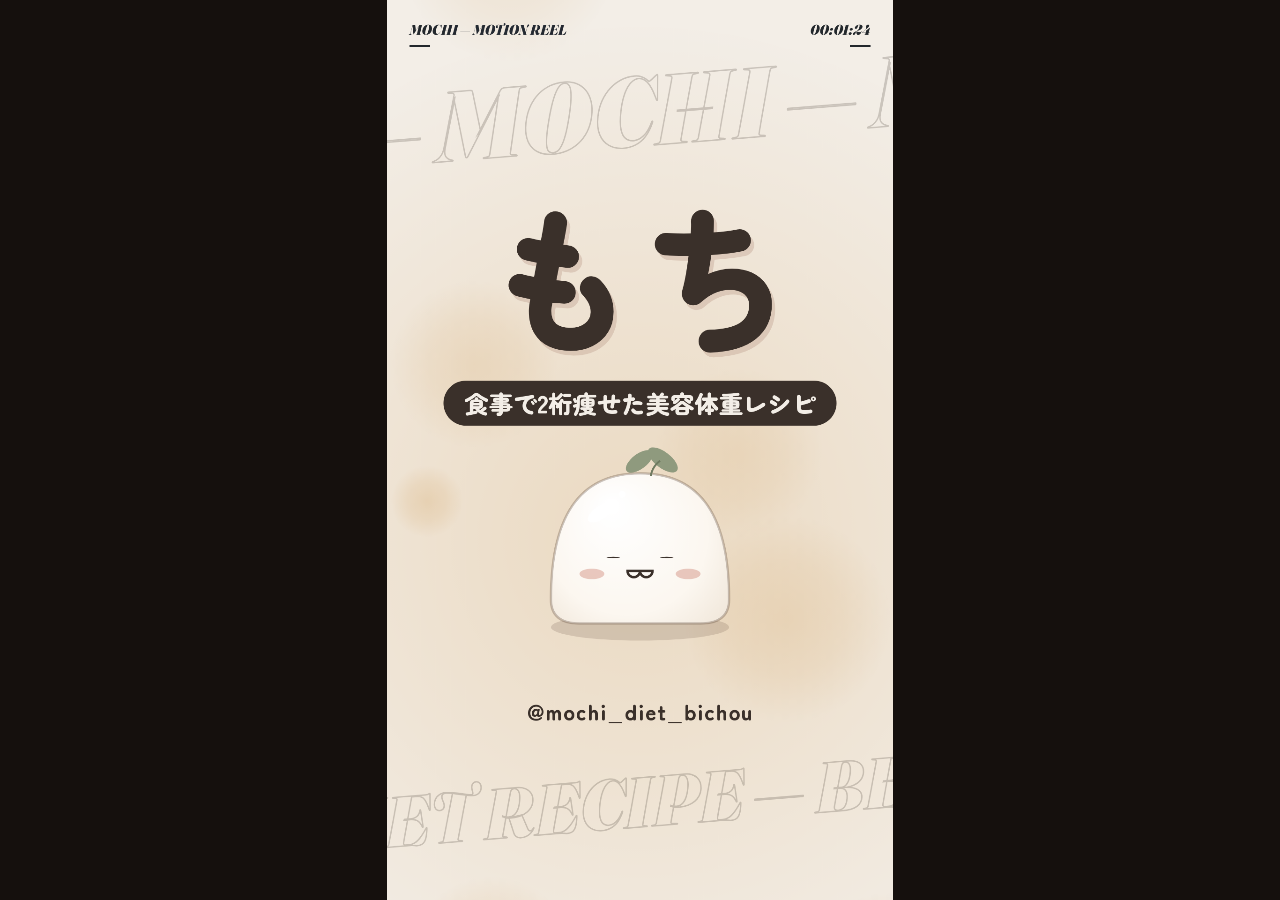
==== commit 99d8bc88: "Mochi reel v2: photo-matched warm palette, light-leak transitions, richer SFX Co-Authored-By: Claude" ====
--- a/mochi-reel/index.html
+++ b/mochi-reel/index.html
@@ -27,10 +27,10 @@
 let ctx = SCR.getContext('2d');
 
 const COL = {
-  cream: '#F7EFE4', mocha: '#4A3326', dark: '#2B1E17', pink: '#F4B6B0', pinkD: '#EE8C84',
-  sage: '#9DB58A', yolk: '#F6B026', tomato: '#E5503A', ig: '#4F5BD5', white: '#FFFDF9'
+  cream: '#F3EEE7', mocha: '#3A302A', dark: '#24201D', pink: '#D9C7BA', pinkD: '#B89484',
+  sage: '#8F9A7E', yolk: '#D6A45E', tomato: '#B5553F', ig: '#3A302A', white: '#FBF8F3', greige: '#E6DDD2'
 };
-const JP = "'Zen Maru Gothic'", DELA = "'Dela Gothic One'", SERIF = "'Fraunces'";
+const JP = "'Zen Maru Gothic'", DELA = JP, SERIF = "'Fraunces'";
 
 /* ---------- math ---------- */
 const cl = (x, a = 0, b = 1) => Math.max(a, Math.min(b, x));
@@ -71,8 +71,35 @@
   ctx.fill(); ctx.restore();
 }
 
+function bokeh(u, n, col, seed, alpha = 1) {
+  for (let i = 0; i < n; i++) {
+    const x = hs(seed + i) * W + Math.sin(u * .7 + i) * 50, y = mod(hs(seed + i * 3) * H - u * 40 * (1 + hs(i + 1)), H + 400) - 200;
+    const r = 70 + hs(seed + i * 7) * 170, a = (.18 + .22 * hs(seed + i * 5)) * alpha * (.75 + .25 * Math.sin(u * 3 + i));
+    const g = ctx.createRadialGradient(x, y, 0, x, y, r);
+    g.addColorStop(0, `rgba(${col},${a})`); g.addColorStop(.55, `rgba(${col},${a * .6})`); g.addColorStop(1, `rgba(${col},0)`);
+    ctx.fillStyle = g; circ(x, y, r); ctx.fill();
+  }
+}
+// warm film light-leak that sweeps across the frame on every cut
+function leak(k, seed) {
+  if (k <= 0 || k >= 1) return;
+  const a = .65 * Math.sin(k * PI) ** 1.5, dir = seed % 2 ? 1 : -1;
+  ctx.save(); ctx.setTransform(1, 0, 0, 1, 0, 0); ctx.globalCompositeOperation = 'lighter';
+  const x = 540 + dir * lerp(-900, 900, E.ioC(k)), y = 500 + hs(seed) * 900;
+  let g = ctx.createRadialGradient(x, y, 0, x, y, 1100);
+  g.addColorStop(0, `rgba(255,226,185,${.75 * a})`); g.addColorStop(.35, `rgba(235,170,110,${.4 * a})`); g.addColorStop(1, 'rgba(200,120,70,0)');
+  ctx.fillStyle = g; ctx.fillRect(0, 0, W, H);
+  const x2 = 540 - dir * lerp(-700, 700, k), y2 = H - y;
+  g = ctx.createRadialGradient(x2, y2, 0, x2, y2, 600);
+  g.addColorStop(0, `rgba(255,240,220,${.45 * a})`); g.addColorStop(1, 'rgba(255,240,220,0)');
+  ctx.fillStyle = g; ctx.fillRect(0, 0, W, H);
+  // thin anamorphic streak
+  ctx.fillStyle = `rgba(255,236,210,${.5 * a})`; ctx.fillRect(0, y - 3, W, 6);
+  ctx.restore();
+}
+
 /* ---------- type ---------- */
-function txt(s, x, y, size, { font = DELA, weight = '', italic = '', color = '#fff', align = 'center', stroke = null, sw = 0, alpha = 1, ls = 0 } = {}) {
+function txt(s, x, y, size, { font = DELA, weight = '900', italic = '', color = '#fff', align = 'center', stroke = null, sw = 0, alpha = 1, ls = 0 } = {}) {
   ctx.save(); ctx.globalAlpha *= alpha;
   ctx.font = `${italic} ${weight} ${size}px ${font}`; ctx.textAlign = align; ctx.textBaseline = 'middle';
   ctx.letterSpacing = ls + 'px';
@@ -82,7 +109,7 @@
 // per-character kinetic type
 function kin(str, x, y, t, o = {}) {
   if (t <= 0) return;
-  const { size = 100, font = DELA, weight = '', italic = '', color = '#fff', stroke = null, sw = 0,
+  const { size = 100, font = DELA, weight = '900', italic = '', color = '#fff', stroke = null, sw = 0,
     st = .035, dur = .3, mode = 'pop', ls = 0, maxW = 0, shadow = null, alpha = 1 } = o;
   ctx.save(); ctx.globalAlpha *= alpha;
   ctx.font = `${italic} ${weight} ${size}px ${font}`;
@@ -168,9 +195,9 @@
   // leaf
   if (leaf > 0) {
     ctx.save(); ctx.translate(cx + w * .06, by - h + 6); ctx.rotate(Math.sin(t * 5) * .15); ctx.scale(leaf, leaf);
-    ctx.fillStyle = '#8DB36A';
+    ctx.fillStyle = '#8F9A7E';
     ell(-26, -30, 34, 16, -.7); ctx.fill(); ell(24, -36, 38, 17, .6); ctx.fill();
-    ctx.strokeStyle = '#6E9650'; ctx.lineWidth = 4; ctx.beginPath(); ctx.moveTo(0, 0); ctx.quadraticCurveTo(2, -20, 18, -34); ctx.stroke();
+    ctx.strokeStyle = '#6F7A60'; ctx.lineWidth = 4; ctx.beginPath(); ctx.moveTo(0, 0); ctx.quadraticCurveTo(2, -20, 18, -34); ctx.stroke();
     ctx.restore();
   }
   // face
@@ -187,7 +214,7 @@
       }
     }
     // blush
-    ctx.fillStyle = `rgba(244,150,140,${.55 * face})`;
+    ctx.fillStyle = `rgba(214,150,135,${.5 * face})`;
     ell(cx - w * .27, by - h * .33, w * .07, h * .035); ctx.fill(); ell(cx + w * .27, by - h * .33, w * .07, h * .035); ctx.fill();
     // mouth
     ctx.lineWidth = Math.max(3, w * .014); ctx.beginPath();
@@ -301,13 +328,13 @@
   }
 }
 const REC = [
-  { bg: '#FFD95A', soup: '#FFF1C9', top: 'ねぎ塩', name: '豚レモン鍋', badge: ['10', '分'], kind: 'lemon' },
-  { bg: '#E5503A', soup: '#F6B18F', top: '−19KG痩せた', name: 'トマチー鍋', badge: ['10', '分'], kind: 'tomato' },
-  { bg: '#A6C47D', soup: '#EEF3E2', top: '脂肪ドバドバ', name: 'リボンサラダ', badge: ['8', '分'], kind: 'ribbon' },
-  { bg: '#E9CFA9', soup: '#EADBC2', top: '腸内もスッキリ整う', name: '梅とろろ蕎麦', badge: null, kind: 'soba' },
-  { bg: '#F2B8A8', soup: '#EAD5B2', top: '韓国の夏大バズり', name: 'コングクス', badge: ['10', '分'], kind: 'kong' },
-  { bg: '#5E3B28', soup: '#F4EADD', top: '極上の', name: 'チョコフレーク', badge: ['5', '分'], kind: 'choco' },
-  { bg: '#5A3A6B', soup: '#C9412E', top: 'とろっとろが癖になる', name: 'ナスビアータ', badge: ['3', '品'], kind: 'nasu' },
+  { img: 4, bg: '#FFD95A', soup: '#FFF1C9', top: 'ねぎ塩', name: '豚レモン鍋', badge: ['10', '分'], kind: 'lemon' },
+  { img: 7, bg: '#E5503A', soup: '#F6B18F', top: '−19KG痩せた', name: 'トマチー鍋', badge: ['10', '分'], kind: 'tomato' },
+  { img: 2, bg: '#A6C47D', soup: '#EEF3E2', top: '脂肪ドバドバ', name: 'リボンサラダ', badge: ['8', '分'], kind: 'ribbon' },
+  { img: 13, bg: '#E9CFA9', soup: '#EADBC2', top: '腸内もスッキリ整う', name: '梅とろろ蕎麦', badge: null, kind: 'soba' },
+  { img: 19, bg: '#F2B8A8', soup: '#EAD5B2', top: '韓国の夏大バズり', name: 'コングクス', badge: ['10', '分'], kind: 'kong' },
+  { img: 8, bg: '#5E3B28', soup: '#F4EADD', top: '極上の', name: 'チョコフレーク', badge: ['5', '分'], kind: 'choco' },
+  { img: 1, bg: '#5A3A6B', soup: '#C9412E', top: 'とろっとろが癖になる', name: 'ナスビアータ', badge: ['3', '品'], kind: 'nasu' },
 ];
 function bowl(cx, cy, r, d, u) {
   if (r <= 1) return;
@@ -344,19 +371,17 @@
 
 // 0 — INTRO: mochi drops, squashes, says hi
 function sIntro(u) {
-  bg('#F7EFE4');
+  bg(COL.cream);
   const rk = E.outExpo(P(u, .5, 1.3));
-  if (rk > 0) {
-    ctx.save(); ctx.translate(540, 1180); ctx.rotate(u * .25); ctx.fillStyle = 'rgba(244,182,176,.32)';
-    for (let i = 0; i < 18; i++) { const a = i / 18 * TAU; ctx.beginPath(); ctx.moveTo(0, 0); ctx.arc(0, 0, 1700 * rk, a, a + PI / 18); ctx.closePath(); ctx.fill(); }
-    ctx.restore();
-  }
+  const gl = ctx.createRadialGradient(540, 1150, 0, 540, 1150, 1100 * rk + 1);
+  gl.addColorStop(0, 'rgba(214,164,94,.28)'); gl.addColorStop(1, 'rgba(214,164,94,0)'); ctx.fillStyle = gl; ctx.fillRect(0, 0, W, H);
+  bokeh(u, 9, '214,170,110', 11, rk);
   const ma = E.outC(P(u, .45, 1.1));
   marquee('MOCHI — MOCHI — ', 250, 210, 160, u, { stroke: COL.mocha, sw: 3, alpha: .22 * ma, rot: -.08 });
   marquee('DIET RECIPE — BEAUTY — ', 1720, 150, -200, u, { stroke: COL.mocha, sw: 3, alpha: .22 * ma, rot: -.08 });
 
   // title + subtitle (behind mascot)
-  kin('もち', 540, 600, u - .62, { size: 330, mode: 'drop', color: COL.mocha, st: .09, dur: .5, shadow: 'rgba(238,140,132,.55)' });
+  kin('もち', 540, 600, u - .62, { size: 330, mode: 'drop', color: COL.mocha, st: .09, dur: .5, shadow: 'rgba(184,148,132,.35)' });
   pill(540, 860, '食事で2桁痩せた美容体重レシピ', P(u, 1.0, 1.35), { size: 52, bg: COL.mocha, fg: COL.cream });
   txt('@mochi_diet_bichou', 540, 1520, 46, { font: JP, weight: 900, color: COL.mocha, alpha: P(u, 1.3, 1.6), ls: 2 });
 
@@ -371,11 +396,11 @@
   // impact ring + kinako splash
   const tau = u - .5;
   if (tau > 0 && tau < .7) {
-    const k = P(tau, 0, .6); ctx.strokeStyle = `rgba(238,140,132,${1 - k})`; ctx.lineWidth = 16 * (1 - k) + 2;
+    const k = P(tau, 0, .6); ctx.strokeStyle = `rgba(184,148,132,${1 - k})`; ctx.lineWidth = 16 * (1 - k) + 2;
     ell(540, 1336, E.outC(k) * 640, E.outC(k) * 150); ctx.stroke();
   }
   if (tau > 0 && tau < 1) {
-    const pc = [COL.pink, COL.yolk, COL.sage, '#D9B98C'];
+    const pc = [COL.pinkD, COL.yolk, COL.sage, '#D9C7BA'];
     for (let i = 0; i < 26; i++) {
       const a = -PI * (.08 + .84 * hs(i)), sp = 700 + 1000 * hs(i + 9);
       const x = 540 + Math.cos(a) * sp * tau, y = 1320 + Math.sin(a) * sp * tau + 2200 * tau * tau;
@@ -385,7 +410,7 @@
   mochi(540, by, w, h, { face: E.outBack(P(u, .78, 1.02), 3), blink: blinkAt(u, [1.75]), surprise: s * 3, leaf: E.outBack(P(u, .9, 1.15), 3), t: u });
   // onomatopoeia
   ctx.save(); ctx.translate(835, 1010); ctx.rotate(.18);
-  kin('ぽよん', 0, 0, u - .5, { size: 104, color: COL.pinkD, stroke: COL.mocha, sw: 14, st: .05, dur: .25, alpha: 1 - P(u, 1.35, 1.55) });
+  kin('ぽよん', 0, 0, u - .5, { size: 104, color: COL.pinkD, stroke: '#fff', sw: 12, st: .05, dur: .25, alpha: 1 - P(u, 1.35, 1.55) });
   ctx.restore();
 }
 
@@ -405,19 +430,19 @@
       if (mod(n, 10) === 0) ctx.fillText(String(mod(n, 200)), x + 8, 30);
     }
   }
-  if (text) { ctx.restore(); marquee(text, 0, 0, speed, t, { fill: fg, font: `64px ${DELA}` }); ctx.save(); }
+  if (text) { ctx.restore(); marquee(text, 0, 0, speed, t, { fill: fg, font: `900 64px ${DELA}` }); ctx.save(); }
   ctx.restore();
 }
 function tapeText(y, rot, col, k, t, text, speed, dir, fg) {
   if (k <= 0) return;
   ctx.save(); ctx.translate((1 - E.outQ(k)) * 1700 * dir, 0);
   ctx.save(); ctx.translate(540, y); ctx.rotate(rot); ctx.fillStyle = col; ctx.fillRect(-1100, -62, 2200, 124); ctx.restore();
-  marquee(text, y, 0, speed, t, { fill: fg, font: `60px ${DELA}`, rot });
+  marquee(text, y, 0, speed, t, { fill: fg, font: `900 60px ${DELA}`, rot });
   ctx.restore();
 }
 function roller(chars, x, y, size, col) {
   // chars: [{pos, alpha}] for odometer digits; strings drawn statically
-  ctx.save(); ctx.font = `${size}px ${DELA}`; ctx.textAlign = 'center'; ctx.textBaseline = 'middle'; ctx.fillStyle = col;
+  ctx.save(); ctx.font = `900 ${size}px ${DELA}`; ctx.textAlign = 'center'; ctx.textBaseline = 'middle'; ctx.fillStyle = col;
   const lh = size * 1.05, dw = ctx.measureText('0').width * .92;
   const widths = chars.map(c => typeof c === 'string' ? ctx.measureText(c).width * .9 : dw);
   let cx = x - widths.reduce((a, b) => a + b, 0) / 2;
@@ -438,11 +463,12 @@
 function sScale(u) {
   bg(COL.dark);
   const gl = ctx.createRadialGradient(540, 1010, 50, 540, 1010, 900);
-  gl.addColorStop(0, 'rgba(244,182,176,.22)'); gl.addColorStop(1, 'rgba(244,182,176,0)');
+  gl.addColorStop(0, 'rgba(214,164,94,.22)'); gl.addColorStop(1, 'rgba(214,164,94,0)');
   ctx.fillStyle = gl; ctx.fillRect(0, 0, W, H);
-
-  tapeText(300, .09, COL.pink, P(u, .02, .4), u, '食事だけで2桁痩せた ✦ ', -260, -1, COL.dark);
-  tape(1760, -.11, '#F6C343', P(u, .12, .5), u, { ticks: true, speed: 320, dir: 1 });
+  bokeh(u, 10, '214,164,94', 77, .8);
+
+  tapeText(300, .09, COL.greige, P(u, .02, .4), u, '食事だけで2桁痩せた ✦ ', -260, -1, COL.dark);
+  tape(1760, -.11, COL.yolk, P(u, .12, .5), u, { ticks: true, speed: 320, dir: 1 });
 
   kin('＼ 運動なし・1年で ／', 540, 540, u - .12, { size: 66, font: JP, weight: 900, color: COL.cream, st: .025, dur: .25, mode: 'slide' });
 
@@ -473,7 +499,7 @@
   // punch fx
   if (u > 1.3) {
     const k = P(u, 1.3, 1.85);
-    ctx.strokeStyle = `rgba(246,176,38,${1 - k})`; ctx.lineWidth = 20 * (1 - k); circ(540, 1010, 460 + E.outC(k) * 500); ctx.stroke();
+    ctx.strokeStyle = `rgba(214,164,94,${1 - k})`; ctx.lineWidth = 20 * (1 - k); circ(540, 1010, 460 + E.outC(k) * 500); ctx.stroke();
     ctx.fillStyle = COL.yolk;
     for (let i = 0; i < 12; i++) { const a = i / 12 * TAU + .2, d = 470 + E.outC(k) * 260; ctx.globalAlpha = 1 - k; star4(540 + Math.cos(a) * d, 1010 + Math.sin(a) * d, 30 * (1 - k * .5), k * 3); }
     ctx.globalAlpha = 1;
@@ -484,17 +510,19 @@
 
 // 2..8 — RECIPE RAPID-FIRE
 function sRecipe(i, u) {
-  const d = REC[i]; bg(d.bg);
-  ctx.save(); ctx.globalAlpha = .1; ctx.fillStyle = '#fff'; ctx.translate(540, 960); ctx.rotate(-.5);
-  for (let x = -1800; x < 1800; x += 170) ctx.fillRect(x + mod(u * 340, 170), -1700, 70, 3400);
-  ctx.restore();
+  const d = REC[i]; bg(COL.dark);
+  if (BLUR[i]) { ctx.save(); const z = 1.1 + u * .12; ctx.translate(540, 960); ctx.scale(z, z); ctx.drawImage(BLUR[i], -540, -960, 1080, 1920); ctx.restore(); }
+  ctx.fillStyle = 'rgba(36,32,29,.34)'; ctx.fillRect(0, 0, W, H);
+  const vg = ctx.createRadialGradient(540, 1100, 300, 540, 1000, 1300);
+  vg.addColorStop(0, 'rgba(36,32,29,0)'); vg.addColorStop(1, 'rgba(36,32,29,.55)'); ctx.fillStyle = vg; ctx.fillRect(0, 0, W, H);
+  bokeh(u, 7, '255,214,160', 30 + i * 9, .9);
   const bk = E.outBack(P(u, 0, .26), 1.7);
   ctx.save(); ctx.translate(540, 1200); ctx.rotate(u * .9 + i); ctx.globalAlpha = .85 * P(u, .04, .18);
-  ringText('MOCHI RECIPE • BEAUTY DIET • MOCHI RECIPE • BEAUTY DIET • ', 470, 40, 'rgba(255,255,255,.95)');
+  ringText('MOCHI RECIPE • BEAUTY DIET • MOCHI RECIPE • BEAUTY DIET • ', 470, 40, 'rgba(255,248,238,.6)');
   ctx.restore();
   bowl(540, 1200, 370 * bk, d, u);
-  kin('＼' + d.top + '／', 540, 555, u - .02, { size: 62, font: JP, weight: 900, color: '#fff', stroke: '#3A2A20', sw: 12, st: .012, dur: .18, maxW: 940, mode: 'slide' });
-  kin(d.name, 540, 700, u - .05, { size: 156, color: '#fff', stroke: '#3A2A20', sw: 20, st: .03, dur: .22, maxW: 1000, shadow: 'rgba(0,0,0,.22)' });
+  kin('＼' + d.top + '／', 540, 555, u - .02, { size: 62, font: JP, weight: 900, color: '#fff', shadow: 'rgba(0,0,0,.35)', st: .012, dur: .18, maxW: 940, mode: 'slide' });
+  kin(d.name, 540, 700, u - .05, { size: 156, color: '#fff', stroke: 'rgba(36,32,29,.55)', sw: 10, st: .03, dur: .22, maxW: 1000, shadow: 'rgba(0,0,0,.3)' });
   badge(190, 340, P(u, .06, .3), d.badge, u);
   // counter
   txt(`0${i + 1}`, 820, 330, 110, { font: SERIF, italic: 'italic', weight: 900, color: 'rgba(255,255,255,.9)' });
@@ -503,9 +531,9 @@
 }
 
 // 9 — THE FEED: real posts + stats card
-let TILES = [];
+let TILES = [], BLUR = [];
 function sGrid(u) {
-  bg(COL.cream);
+  bg('#E9E2D8');
   ctx.save(); ctx.translate(540, 960); ctx.rotate(-.16);
   const zs = lerp(1.4, 1.0, E.outQ(P(u, 0, 1.3))); ctx.scale(zs, zs);
   const tw = 300, th = 400, g = 18, step = th + g;
@@ -524,7 +552,7 @@
   }
   ctx.restore();
   // veil
-  ctx.fillStyle = `rgba(247,239,228,${.62 * E.outC(P(u, .75, 1.05))})`; ctx.fillRect(0, 0, W, H);
+  ctx.fillStyle = `rgba(243,238,231,${.6 * E.outC(P(u, .75, 1.05))})`; ctx.fillRect(0, 0, W, H);
 
   // title
   const tk = P(u, .1, .45);
@@ -539,9 +567,9 @@
     ctx.fillStyle = '#FFFFFF'; rr(-440, -300, 880, 620, 56); ctx.fill();
     // avatar with IG ring
     const cg = ctx.createConicGradient(u * 2, -270, -110);
-    cg.addColorStop(0, '#FEDA75'); cg.addColorStop(.3, '#FA7E1E'); cg.addColorStop(.55, '#D62976'); cg.addColorStop(.8, '#962FBF'); cg.addColorStop(1, '#FEDA75');
+    cg.addColorStop(0, '#E8C38A'); cg.addColorStop(.35, '#B89484'); cg.addColorStop(.7, '#8F9A7E'); cg.addColorStop(1, '#E8C38A');
     ctx.lineWidth = 14; ctx.strokeStyle = cg; circ(-270, -110, 126); ctx.stroke();
-    circ(-270, -110, 110); ctx.fillStyle = '#F4E6D8'; ctx.fill();
+    circ(-270, -110, 110); ctx.fillStyle = '#EDE5DA'; ctx.fill();
     ctx.save(); circ(-270, -110, 110); ctx.clip();
     mochi(-270, -30, 170, 140, { face: 1, blink: blinkAt(u, [1.9]), t: u, leaf: 1 });
     ctx.restore();
@@ -549,7 +577,7 @@
     const posts = Math.round(69 * E.outQ(P(u, 1.0, 1.9)));
     const fol = (1.6 * E.outQ(P(u, 1.05, 2.0))).toFixed(1);
     txt(String(posts), -25, -130, 92, { font: DELA, color: COL.mocha });
-    txt('投稿', -25, -48, 38, { font: JP, weight: 900, color: '#8A7768' });
+    txt('投稿', -25, -48, 38, { font: JP, weight: 900, color: '#9A8C80' });
     txt(fol + '万', 255, -130, 92, { font: DELA, color: COL.mocha });
     txt('フォロワー', 255, -48, 38, { font: JP, weight: 900, color: '#8A7768' });
     ctx.fillStyle = '#EFE6DC'; ctx.fillRect(-380, 105, 760, 4);
@@ -561,7 +589,7 @@
   for (let i = 0; i < 14; i++) {
     const t0 = 1.3 + hs(i + 500) * .8, k = P(u, t0, t0 + 1.1); if (k <= 0 || k >= 1) continue;
     const x = 540 + (hs(i + 510) - .5) * 900 + Math.sin(k * 8 + i) * 40, y = 1340 - E.outC(k) * 900;
-    ctx.globalAlpha = 1 - k; ctx.fillStyle = i % 3 ? COL.pinkD : '#E1306C';
+    ctx.globalAlpha = 1 - k; ctx.fillStyle = i % 3 ? COL.pinkD : '#fff';
     heart(x, y, 60 + hs(i + 520) * 50, (hs(i) - .5) * .6); ctx.globalAlpha = 1;
   }
 }
@@ -578,8 +606,9 @@
   ctx.globalAlpha = 1;
 }
 function sBusy(u) {
-  bg('#9DB58A');
-  speedLines(540, 1150, u, 'rgba(255,255,255,.7)');
+  bg(COL.sage);
+  bokeh(u, 6, '255,240,215', 5, .7);
+  speedLines(540, 1150, u, 'rgba(255,248,236,.45)');
   const k = E.outBack(P(u, 0, .25), 2);
   ctx.save(); ctx.translate(540, 1150); ctx.scale(k, k);
   circ(0, 0, 280); ctx.fillStyle = COL.cream; ctx.fill(); ctx.lineWidth = 22; ctx.strokeStyle = COL.mocha; ctx.stroke();
@@ -590,37 +619,37 @@
   circ(0, 0, 22); ctx.fillStyle = COL.mocha; ctx.fill();
   ctx.restore();
   kin('忙しいから', 540, 470, u - .02, { size: 96, font: JP, weight: 900, color: COL.mocha, st: .03, dur: .2, mode: 'slide' });
-  kin('パパッと!', 540, 660, u - .08, { size: 190, color: '#fff', stroke: COL.mocha, sw: 22, st: .035, dur: .2, shadow: 'rgba(74,51,38,.3)' });
+  kin('パパッと!', 540, 660, u - .08, { size: 190, color: '#fff', st: .035, dur: .2, shadow: 'rgba(36,32,29,.25)' });
 }
 function sOne(u) {
-  bg(COL.pink);
+  bg(COL.greige);
+  bokeh(u, 6, '214,164,94', 9, .8);
   ctx.save(); ctx.translate(430, 900); ctx.rotate(u * 1.2); ctx.setLineDash([4, 30]); ctx.lineCap = 'round'; ctx.lineWidth = 12; ctx.strokeStyle = '#fff';
   circ(0, 0, 400 * E.outBack(P(u, 0, .3), 2)); ctx.stroke(); ctx.restore();
   const k = E.outBack(P(u, 0, .22), 2.2);
   ctx.save(); ctx.translate(380, 930); ctx.scale(k, k); ctx.rotate((1 - k) * -.5);
+  ctx.shadowColor = 'rgba(58,48,42,.28)'; ctx.shadowBlur = 50; ctx.shadowOffsetY = 20;
   txt('1', 0, 0, 820, { font: SERIF, italic: 'italic', weight: 900, color: '#fff', stroke: COL.mocha, sw: 0 });
   ctx.restore();
   kin('品', 760, 860, u - .08, { size: 300, color: COL.mocha, dur: .22 });
   kin('でも', 770, 1090, u - .12, { size: 110, font: JP, weight: 900, color: COL.mocha, dur: .2 });
-  kin('食べて整う', 540, 1500, u - .15, { size: 128, color: '#fff', stroke: COL.mocha, sw: 18, st: .03, dur: .2 });
+  kin('食べて整う', 540, 1500, u - .15, { size: 128, color: COL.mocha, shadow: 'rgba(255,255,255,.6)', st: .03, dur: .2 });
 }
 function sBeauty(u) {
-  bg('#FFF4E2');
+  bg('#F1EAE0');
   const k = E.outC(P(u, 0, .35));
-  const gg = ctx.createRadialGradient(540, 960, 10, 540, 960, 900 * k + 1);
-  gg.addColorStop(0, 'rgba(246,176,38,.35)'); gg.addColorStop(1, 'rgba(246,176,38,0)'); ctx.fillStyle = gg; ctx.fillRect(0, 0, W, H);
-  ctx.save(); ctx.translate(540, 960); ctx.rotate(u * .4); ctx.fillStyle = 'rgba(244,182,176,.35)';
-  for (let i = 0; i < 12; i++) { const a = i / 12 * TAU; ctx.beginPath(); ctx.moveTo(0, 0); ctx.arc(0, 0, 1600 * k, a, a + PI / 12); ctx.closePath(); ctx.fill(); }
-  ctx.restore();
+  const gg = ctx.createRadialGradient(540, 960, 10, 540, 960, 1000 * k + 1);
+  gg.addColorStop(0, 'rgba(214,164,94,.32)'); gg.addColorStop(1, 'rgba(214,164,94,0)'); ctx.fillStyle = gg; ctx.fillRect(0, 0, W, H);
+  bokeh(u, 10, '214,164,94', 61, k);
   // mirror
   const mk = E.outBack(P(u, 0, .3), 1.8);
   ctx.save(); ctx.translate(540, 960); ctx.scale(mk, mk);
-  ell(0, 0, 330, 450); ctx.fillStyle = '#F6C343'; ctx.fill();
+  ell(0, 0, 330, 450); ctx.fillStyle = '#C9A46A'; ctx.fill();
   ell(0, 0, 300, 420); const mg = ctx.createLinearGradient(-300, -420, 300, 420); mg.addColorStop(0, '#FFFFFF'); mg.addColorStop(1, '#F1E6DA'); ctx.fillStyle = mg; ctx.fill();
   ctx.save(); ell(0, 0, 300, 420); ctx.clip(); ctx.fillStyle = 'rgba(255,255,255,.9)'; ctx.rotate(-.6); ctx.fillRect(-400 + mod(u * 900, 1200) - 300, -600, 60, 1200); ctx.fillRect(-300 + mod(u * 900, 1200) - 300, -600, 24, 1200); ctx.restore();
   ctx.restore();
   kin('健康', 540, 800, u - .1, { size: 230, color: COL.mocha, st: .06, dur: .25 });
-  kin('美人', 540, 1080, u - .2, { size: 230, color: COL.pinkD, stroke: COL.mocha, sw: 16, st: .06, dur: .25 });
+  kin('美人', 540, 1080, u - .2, { size: 230, color: COL.pinkD, st: .06, dur: .25 });
   kin('中から綺麗になるダイエット', 540, 1560, u - .3, { size: 60, font: JP, weight: 900, color: COL.mocha, st: .02, dur: .2, mode: 'slide' });
   ctx.fillStyle = COL.yolk;
   for (let i = 0; i < 16; i++) {
@@ -636,12 +665,13 @@
 function sEnd(u) {
   bg(COL.cream);
   const bk = E.outC(P(u, 0, .6));
-  ctx.fillStyle = 'rgba(244,182,176,.55)'; circ(170 + Math.sin(u * 1.3) * 30, 380, 330 * bk); ctx.fill();
-  ctx.fillStyle = 'rgba(157,181,138,.45)'; circ(950, 1380 + Math.cos(u * 1.1) * 30, 360 * bk); ctx.fill();
-  ctx.fillStyle = 'rgba(246,195,67,.35)'; circ(960, 330, 150 * bk); ctx.fill();
-  marquee('MOCHI — DIET — RECIPE — BEAUTY — ', 1830, 70, 120, u, { fill: 'rgba(74,51,38,.8)' });
-
-  kin('もち', 540, 300, u - .12, { size: 260, mode: 'drop', color: COL.mocha, st: .08, dur: .45, shadow: 'rgba(238,140,132,.55)' });
+  ctx.fillStyle = 'rgba(217,199,186,.7)'; circ(170 + Math.sin(u * 1.3) * 30, 380, 330 * bk); ctx.fill();
+  ctx.fillStyle = 'rgba(143,154,126,.35)'; circ(950, 1380 + Math.cos(u * 1.1) * 30, 360 * bk); ctx.fill();
+  ctx.fillStyle = 'rgba(214,164,94,.25)'; circ(960, 330, 150 * bk); ctx.fill();
+  bokeh(u, 7, '214,164,94', 123, bk);
+  marquee('MOCHI — DIET — RECIPE — BEAUTY — ', 1830, 70, 120, u, { fill: 'rgba(58,48,42,.75)' });
+
+  kin('もち', 540, 300, u - .12, { size: 260, mode: 'drop', color: COL.mocha, st: .08, dur: .45, shadow: 'rgba(184,148,132,.35)' });
   kin('食事で2桁痩せた美容体重レシピ', 540, 500, u - .35, { size: 54, font: JP, weight: 900, color: COL.mocha, st: .015, dur: .2, mode: 'slide' });
 
   // mascot
@@ -662,7 +692,7 @@
     ctx.save(); ctx.translate(540, 1395); const s = E.outBack(hk, 2); ctx.scale(s, s);
     ctx.font = `900 50px ${JP}`; const tw = ctx.measureText('mochi_diet_bichou').width;
     const pw = tw + 150; ctx.fillStyle = '#fff'; rr(-pw / 2, -52, pw, 104, 52); ctx.fill();
-    const ix = -pw / 2 + 62; ctx.strokeStyle = '#D62976'; ctx.lineWidth = 6; rr(ix - 22, -22, 44, 44, 13); ctx.stroke(); circ(ix, 0, 10); ctx.stroke(); ctx.fillStyle = '#D62976'; circ(ix + 12, -12, 3.5); ctx.fill();
+    const ix = -pw / 2 + 62; ctx.strokeStyle = COL.pinkD; ctx.lineWidth = 6; rr(ix - 22, -22, 44, 44, 13); ctx.stroke(); circ(ix, 0, 10); ctx.stroke(); ctx.fillStyle = COL.pinkD; circ(ix + 12, -12, 3.5); ctx.fill();
     ctx.fillStyle = COL.mocha; ctx.textAlign = 'left'; ctx.textBaseline = 'middle'; ctx.fillText('mochi_diet_bichou', ix + 42, 3);
     ctx.restore();
   }
@@ -672,11 +702,11 @@
     const tapped = u > tapT, press = u > tapT - .05 && u < tapT + .12 ? .92 : 1;
     ctx.save(); ctx.translate(540, 1570); const s = E.outBack(fk, 2) * press * (tapped ? 1 + .08 * osc(u - tapT - .12, 3, 8) : 1); ctx.scale(s, s);
     ctx.fillStyle = 'rgba(74,51,38,.15)'; rr(-280, -64, 560, 140, 40); ctx.fill();
-    ctx.fillStyle = tapped ? '#EFEAE4' : COL.ig; rr(-280, -72, 560, 140, 40); ctx.fill();
+    ctx.fillStyle = tapped ? '#E6DDD2' : COL.ig; rr(-280, -72, 560, 140, 40); ctx.fill();
     txt(tapped ? 'フォロー中 ✓' : 'フォロー', 0, 0, 60, { font: JP, weight: 900, color: tapped ? COL.mocha : '#fff' });
     ctx.restore();
     if (tapped) {
-      const rk = P(u, tapT, tapT + .5); ctx.strokeStyle = `rgba(79,91,213,${1 - rk})`; ctx.lineWidth = 10 * (1 - rk) + 1; rr(540 - 280 - rk * 90, 1570 - 72 - rk * 60, 560 + rk * 180, 140 + rk * 120, 40 + rk * 40); ctx.stroke();
+      const rk = P(u, tapT, tapT + .5); ctx.strokeStyle = `rgba(58,48,42,${1 - rk})`; ctx.lineWidth = 10 * (1 - rk) + 1; rr(540 - 280 - rk * 90, 1570 - 72 - rk * 60, 560 + rk * 180, 140 + rk * 120, 40 + rk * 40); ctx.stroke();
     }
   }
   // finger tap indicator
@@ -690,7 +720,7 @@
   }
   // confetti
   if (u > tapT) {
-    const tt = u - tapT, cs = [COL.pinkD, COL.yolk, COL.sage, COL.ig, '#fff', '#E1306C'];
+    const tt = u - tapT, cs = [COL.pinkD, COL.yolk, COL.sage, COL.mocha, '#fff', '#D9C7BA'];
     for (let i = 0; i < 60; i++) {
       const a = -PI / 2 + (hs(i + 900) - .5) * 2.6, sp = 900 + hs(i + 910) * 1300;
       const x = 540 + Math.cos(a) * sp * tt, y = 1560 + Math.sin(a) * sp * tt + 1900 * tt * tt;
@@ -706,7 +736,7 @@
    ========================================================= */
 const SHOTS = [
   { s: 0, d: u => sIntro(u) },
-  { s: 2.5, d: u => sScale(u), tr: { type: 'iris', dur: .32, x: 540, y: 1000, col: COL.pinkD } },
+  { s: 2.5, d: u => sScale(u), tr: { type: 'iris', dur: .32, x: 540, y: 1000, col: COL.yolk } },
 ];
 for (let i = 0; i < 7; i++) SHOTS.push({ s: 4.5 + i * .5, d: u => sRecipe(i, u), tr: { type: 'whip', dur: .16, dir: i % 2 ? -1 : 1, axis: i === 0 ? 'y' : 'x' } });
 SHOTS.push({ s: 8.0, d: u => sGrid(u), tr: { type: 'slats', dur: .34 } });
@@ -736,7 +766,7 @@
     ctx.bezierCurveTo(540 - w / 2, top + 50, 540 - w * .3, top, 540, top);
     ctx.bezierCurveTo(540 + w * .3, top, 540 + w / 2, top + 50, 540 + w / 2, top + 600);
     ctx.lineTo(540 + w / 2, H + 400); ctx.closePath();
-    ctx.fillStyle = '#FFFDF8'; ctx.fill(); ctx.lineWidth = 10; ctx.strokeStyle = COL.pink; ctx.stroke();
+    ctx.fillStyle = '#FFFDF8'; ctx.fill(); ctx.lineWidth = 10; ctx.strokeStyle = COL.greige; ctx.stroke();
     ctx.clip(); ctx.globalAlpha = E.outC(P(k, .35, 1)); B(); ctx.restore();
   }
 }
@@ -753,6 +783,7 @@
     const pv = SHOTS[i - 1];
     drawTransition(tr, (t - sh.s) / tr.dur, () => pv.d(t - pv.s), () => sh.d(t - sh.s));
   } else sh.d(t - sh.s);
+  for (let j = 1; j < SHOTS.length; j++) leak((t - SHOTS[j].s + .08) / .42, j);
   hud(t);
 }
 function hud(t) {
@@ -779,7 +810,13 @@
 window.ready = (async () => {
   TILES = await Promise.all(Array.from({ length: 25 }, (_, i) => new Promise(r => {
     const im = new Image(); im.onload = () => r(im); im.onerror = () => r(null); im.src = `tiles/t${String(i).padStart(2, '0')}.jpg`;
-  }))).then(a => a.filter(Boolean));
+  })));
+  BLUR = REC.map(d => {
+    const im = TILES[d.img]; if (!im) return null;
+    const c = document.createElement('canvas'); c.width = 540; c.height = 960; const x = c.getContext('2d');
+    x.filter = 'blur(16px) saturate(0.85)'; x.drawImage(im, -130, -40, 800, 1040); return c;
+  });
+  TILES = TILES.filter(Boolean);
   await Promise.all([`${DELA}`, `900 10px ${JP}`, `700 10px ${JP}`, `italic 900 10px ${SERIF}`].map(f => document.fonts.load(f.includes('px') ? f : `10px ${f}`, 'あ1A')));
   await document.fonts.ready;
   return true;
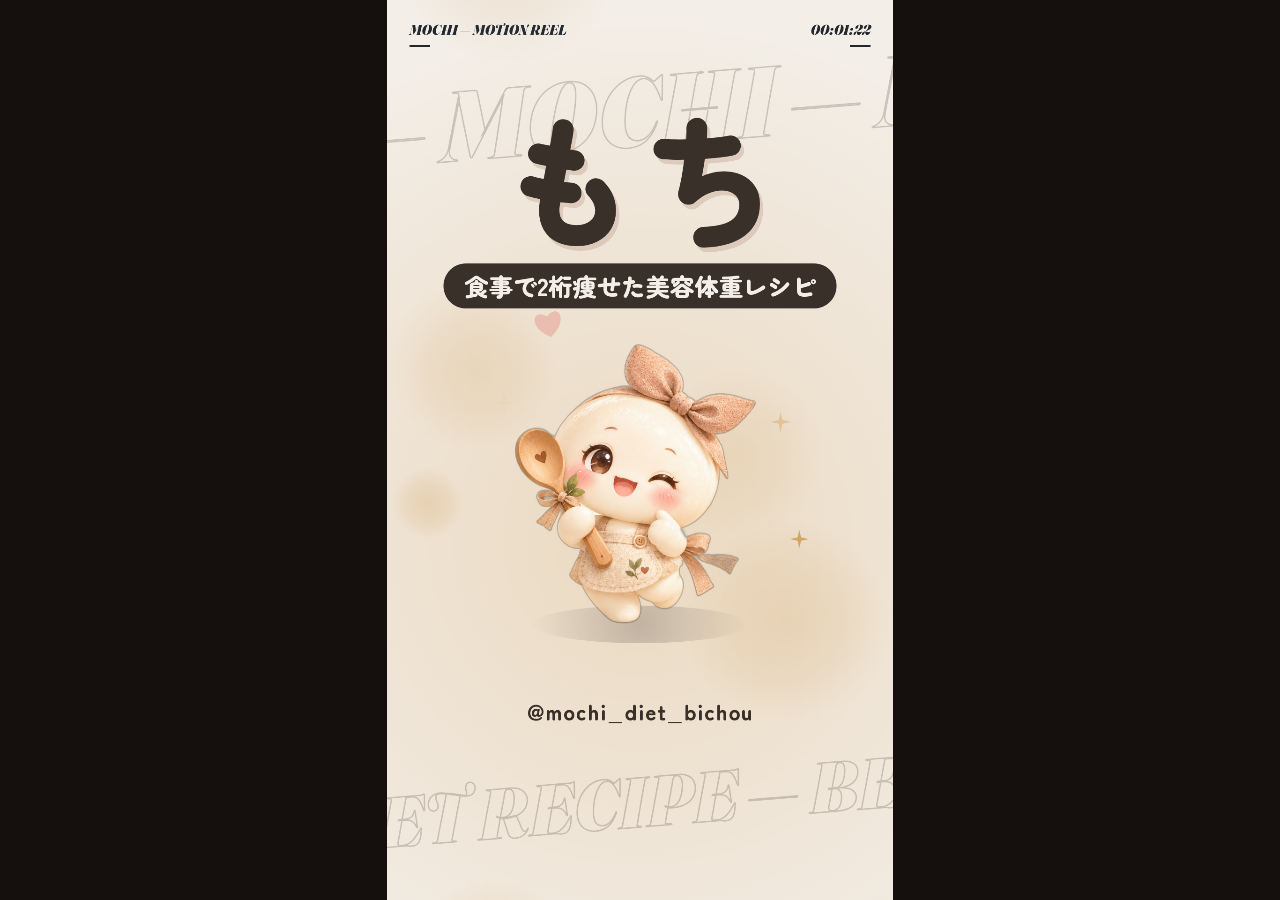
==== commit 8b4638b5: "Mochi reel v3: use the official Mochi character illustration Co-Authored-By: Claude Opus 5.5 <norepl" ====
--- a/mochi-reel/index.html
+++ b/mochi-reel/index.html
@@ -226,6 +226,22 @@
   ctx.restore();
 }
 
+// the real MOCHI character (cut-out illustration), animated with squash/stretch
+let CHARA = null;
+function chara(cx, by, h, { sx = 1, sy = 1, rot = 0, alpha = 1, shadow = true } = {}) {
+  if (!CHARA) return;
+  const w = h * CHARA.width / CHARA.height;
+  ctx.save(); ctx.globalAlpha *= alpha;
+  if (shadow) { const g = ctx.createRadialGradient(cx, by, 0, cx, by, w * .42 * sx); g.addColorStop(0, 'rgba(58,48,42,.22)'); g.addColorStop(1, 'rgba(58,48,42,0)'); ctx.fillStyle = g; ell(cx, by + 2, w * .42 * sx, w * .07); ctx.fill(); }
+  ctx.translate(cx, by); ctx.rotate(rot); ctx.scale(sx, sy);
+  ctx.drawImage(CHARA, -w / 2, -h, w, h);
+  ctx.restore();
+}
+function twinkles(u, pts, col = COL.yolk) {
+  pts.forEach(([x, y, r, ph], i) => { const a = .5 + .5 * Math.sin(u * 6 + ph); ctx.fillStyle = col; ctx.globalAlpha = a; star4(x, y, r * (.7 + .3 * a), 0); });
+  ctx.globalAlpha = 1;
+}
+
 /* ---------- food illustrations (top view) ---------- */
 function lemonSlice(x, y, r, rot) {
   ctx.save(); ctx.translate(x, y); ctx.rotate(rot);
@@ -381,17 +397,16 @@
   marquee('DIET RECIPE — BEAUTY — ', 1720, 150, -200, u, { stroke: COL.mocha, sw: 3, alpha: .22 * ma, rot: -.08 });
 
   // title + subtitle (behind mascot)
-  kin('もち', 540, 600, u - .62, { size: 330, mode: 'drop', color: COL.mocha, st: .09, dur: .5, shadow: 'rgba(184,148,132,.35)' });
-  pill(540, 860, '食事で2桁痩せた美容体重レシピ', P(u, 1.0, 1.35), { size: 52, bg: COL.mocha, fg: COL.cream });
+  kin('もち', 540, 390, u - .62, { size: 300, mode: 'drop', color: COL.mocha, st: .09, dur: .5, shadow: 'rgba(184,148,132,.35)' });
+  pill(540, 610, '食事で2桁痩せた美容体重レシピ', P(u, 1.0, 1.35), { size: 52, bg: COL.mocha, fg: COL.cream });
   txt('@mochi_diet_bichou', 540, 1520, 46, { font: JP, weight: 900, color: COL.mocha, alpha: P(u, 1.3, 1.6), ls: 2 });
 
   // mascot physics
-  let by, w, h;
-  if (u < .5) { const k = u / .5; by = lerp(-420, 1330, k * k); w = 380 * (1 - .14 * k); h = 320 * (1 + .32 * k); }
-  else { const q = -.5 * osc(u - .5, 2.3, 4.6); by = 1330; h = 320 * (1 + q); w = 380 * (1 - q * .75); }
-  h *= 1 + .02 * Math.sin(u * 7);
-  const s = E.inExpo(P(u, 2.02, 2.5));
-  h *= 1 + s * 10; w *= 1 + s * 3.8; by += s * 900;
+  let by, sx = 1, sy = 1, rot = 0;
+  if (u < .5) { const k = u / .5; by = lerp(-150, 1330, k * k); sy = 1 + .16 * k; sx = 1 - .08 * k; rot = -.2 * (1 - k); }
+  else { const q = -.36 * osc(u - .5, 2.3, 4.6); by = 1330; sy = 1 + q; sx = 1 - q * .7; }
+  sy *= 1 + .015 * Math.sin(u * 7); rot += Math.sin(u * 3.2) * .035;
+  const s = E.inExpo(P(u, 2.0, 2.5));   // zoom-through into the next scene
 
   // impact ring + kinako splash
   const tau = u - .5;
@@ -407,9 +422,14 @@
       ctx.fillStyle = pc[i % 4]; ctx.globalAlpha = 1 - tau; circ(x, y, (10 + 16 * hs(i + 3)) * (1 - tau * .6)); ctx.fill(); ctx.globalAlpha = 1;
     }
   }
-  mochi(540, by, w, h, { face: E.outBack(P(u, .78, 1.02), 3), blink: blinkAt(u, [1.75]), surprise: s * 3, leaf: E.outBack(P(u, .9, 1.15), 3), t: u });
+  twinkles(u, [[250, 860, 34, 0], [840, 900, 26, 2], [880, 1150, 20, 4]].map(p => [p[0], p[1], p[2] * E.outBack(P(u, 1.0, 1.3), 2), p[3]]));
+  ctx.save(); const z = 1 + s * 7; ctx.translate(540, 1000); ctx.scale(z, z); ctx.translate(-540, -1000);
+  { const gk = cl(u / .5), g = ctx.createRadialGradient(540, 1332, 0, 540, 1332, 230 * sx); g.addColorStop(0, `rgba(58,48,42,${.24 * gk})`); g.addColorStop(1, 'rgba(58,48,42,0)'); ctx.fillStyle = g; ell(540, 1332, 230 * sx * (.4 + .6 * gk), 40); ctx.fill(); }
+  chara(540, by, 600, { sx, sy, rot, shadow: false });
+  ctx.restore();
+  if (u > .9 && u < 2.0) { const hk = P(u, .9, 1.9); ctx.fillStyle = '#E8928A'; ctx.globalAlpha = Math.sin(hk * PI); heart(330 + Math.sin(hk * 9) * 16, 830 - hk * 160, 60 + hk * 20, -.2); ctx.globalAlpha = 1; }
   // onomatopoeia
-  ctx.save(); ctx.translate(835, 1010); ctx.rotate(.18);
+  ctx.save(); ctx.translate(880, 800); ctx.rotate(.18);
   kin('ぽよん', 0, 0, u - .5, { size: 104, color: COL.pinkD, stroke: '#fff', sw: 12, st: .05, dur: .25, alpha: 1 - P(u, 1.35, 1.55) });
   ctx.restore();
 }
@@ -571,7 +591,7 @@
     ctx.lineWidth = 14; ctx.strokeStyle = cg; circ(-270, -110, 126); ctx.stroke();
     circ(-270, -110, 110); ctx.fillStyle = '#EDE5DA'; ctx.fill();
     ctx.save(); circ(-270, -110, 110); ctx.clip();
-    mochi(-270, -30, 170, 140, { face: 1, blink: blinkAt(u, [1.9]), t: u, leaf: 1 });
+    chara(-258, 190, 540, { shadow: false, rot: Math.sin(u * 3) * .04 });
     ctx.restore();
     pill(-270, 40, '−19KG', P(u, 1.15, 1.35), { size: 34, bg: COL.pinkD, fg: '#fff', padX: 24 });
     const posts = Math.round(69 * E.outQ(P(u, 1.0, 1.9)));
@@ -677,13 +697,15 @@
   // mascot
   const tapT = 1.55;
   const ink = P(u, .05, .55);
-  let by = 1100 + (1 - E.outBack(ink, 1.4)) * 1100, w = 440, h = 360;
-  const sq = -.25 * osc(u - .55, 2.4, 5);
-  if (u > .55) { h *= 1 + sq; w *= 1 - sq * .7; }
+  let by = 1130 + (1 - E.outBack(ink, 1.4)) * 1100, sx = 1, sy = 1, rot = Math.sin(u * 3) * .04;
+  const sq = -.2 * osc(u - .55, 2.4, 5);
+  if (u > .55) { sy *= 1 + sq; sx *= 1 - sq * .7; }
   const j = P(u, tapT, tapT + .42);
-  if (j > 0 && j < 1) by -= Math.sin(j * PI) * 170;
-  if (u > tapT + .42) { const q = -.22 * osc(u - tapT - .42, 2.4, 6); h *= 1 + q; w *= 1 - q * .7; }
-  mochi(540, by, w, h, { face: 1, blink: blinkAt(u, [1.1]), mood: u > tapT ? 'happy' : 'calm', leaf: 1, t: u });
+  if (j > 0 && j < 1) { by -= Math.sin(j * PI) * 170; rot += Math.sin(j * TAU) * .12; }
+  if (u > tapT + .42) { const q = -.18 * osc(u - tapT - .42, 2.4, 6); sy *= 1 + q; sx *= 1 - q * .7; }
+  twinkles(u, [[250, 700, 30, 1], [830, 640, 36, 3], [860, 960, 22, 5], [230, 1000, 20, 2]].map(p => [p[0], p[1], p[2] * E.outBack(P(u, .6, .9), 2), p[3]]));
+  chara(540, by, 580, { sx, sy, rot });
+  if (u > tapT) for (let i = 0; i < 3; i++) { const hk = P(u, tapT + i * .12, tapT + .8 + i * .12); if (hk <= 0 || hk >= 1) continue; ctx.fillStyle = i === 1 ? '#fff' : '#E8928A'; ctx.globalAlpha = Math.sin(hk * PI); heart(540 + (i - 1) * 190 + Math.sin(hk * 8 + i) * 20, 600 - hk * 200, 56, (i - 1) * .3); ctx.globalAlpha = 1; }
 
   pill(540, 1240, 'ダイエット中も大満足レシピ', P(u, .55, .85), { size: 50, bg: COL.pinkD, fg: '#fff' });
   // handle
@@ -811,6 +833,7 @@
   TILES = await Promise.all(Array.from({ length: 25 }, (_, i) => new Promise(r => {
     const im = new Image(); im.onload = () => r(im); im.onerror = () => r(null); im.src = `tiles/t${String(i).padStart(2, '0')}.jpg`;
   })));
+  CHARA = await new Promise(r => { const im = new Image(); im.onload = () => r(im); im.onerror = () => r(null); im.src = 'mochi_chara.png'; });
   BLUR = REC.map(d => {
     const im = TILES[d.img]; if (!im) return null;
     const c = document.createElement('canvas'); c.width = 540; c.height = 960; const x = c.getContext('2d');
